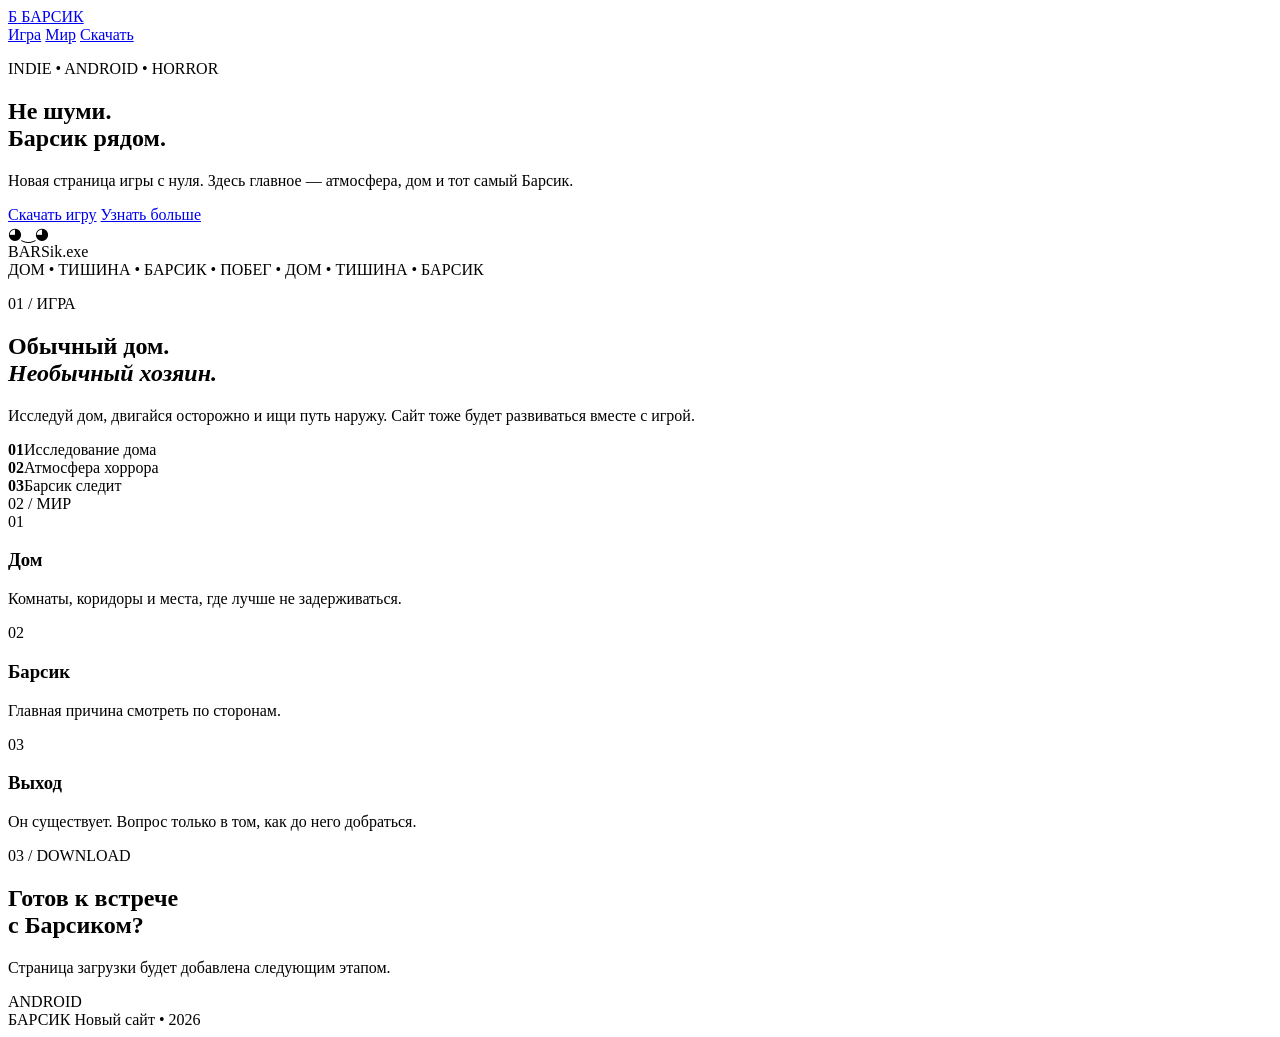
==== index.html @ 1131d7ae "Создать основу нового сайта — часть 1" ====
<!doctype html>
<html lang="ru">
<head>
  <meta charset="UTF-8">
  <meta name="viewport" content="width=device-width, initial-scale=1.0">
  <meta name="theme-color" content="#101116">
  <meta name="description" content="Барсик — официальный сайт игры.">
  <title>Барсик — игра</title>
  <link rel="stylesheet" href="styles.css">
</head>
<body>
  <div class="noise" aria-hidden="true"></div>
  <header class="topbar">
    <a class="brand" href="#top" aria-label="Барсик">
      <span class="brand-mark">Б</span>
      <span>БАРСИК</span>
    </a>
    <nav>
      <a href="#game">Игра</a>
      <a href="#world">Мир</a>
      <a href="#download">Скачать</a>
    </nav>
  </header>

  <main id="top">
    <section class="hero">
      <div class="hero-copy">
        <p class="eyebrow">INDIE • ANDROID • HORROR</p>
        <h1>Не шуми.<br><span>Барсик рядом.</span></h1>
        <p class="lead">Новая страница игры с нуля. Здесь главное — атмосфера, дом и тот самый Барсик.</p>
        <div class="actions">
          <a class="button button-primary" href="#download">Скачать игру</a>
          <a class="button button-ghost" href="#game">Узнать больше</a>
        </div>
      </div>
      <div class="hero-card" aria-label="Барсик">
        <div class="cat-glow"></div>
        <div class="cat-face">◕‿◕</div>
        <span class="card-label">BARSik.exe</span>
      </div>
    </section>

    <section class="ticker" aria-label="Слоган">
      <span>ДОМ • ТИШИНА • БАРСИК • ПОБЕГ • ДОМ • ТИШИНА • БАРСИК</span>
    </section>

    <section class="section split" id="game">
      <div>
        <p class="section-number">01 / ИГРА</p>
        <h2>Обычный дом.<br><em>Необычный хозяин.</em></h2>
      </div>
      <div class="text">
        <p>Исследуй дом, двигайся осторожно и ищи путь наружу. Сайт тоже будет развиваться вместе с игрой.</p>
        <div class="facts">
          <div><strong>01</strong><span>Исследование дома</span></div>
          <div><strong>02</strong><span>Атмосфера хоррора</span></div>
          <div><strong>03</strong><span>Барсик следит</span></div>
        </div>
      </div>
    </section>

    <section class="section world" id="world">
      <div class="section-number">02 / МИР</div>
      <div class="world-grid">
        <article><span>01</span><h3>Дом</h3><p>Комнаты, коридоры и места, где лучше не задерживаться.</p></article>
        <article><span>02</span><h3>Барсик</h3><p>Главная причина смотреть по сторонам.</p></article>
        <article><span>03</span><h3>Выход</h3><p>Он существует. Вопрос только в том, как до него добраться.</p></article>
      </div>
    </section>

    <section class="download" id="download">
      <div>
        <p class="section-number">03 / DOWNLOAD</p>
        <h2>Готов к встрече<br>с Барсиком?</h2>
      </div>
      <div class="download-box">
        <p>Страница загрузки будет добавлена следующим этапом.</p>
        <span>ANDROID</span>
      </div>
    </section>
  </main>

  <footer>
    <span>БАРСИК</span>
    <span>Новый сайт • 2026</span>
  </footer>
  <script src="script.js"></script>
</body>
</html>
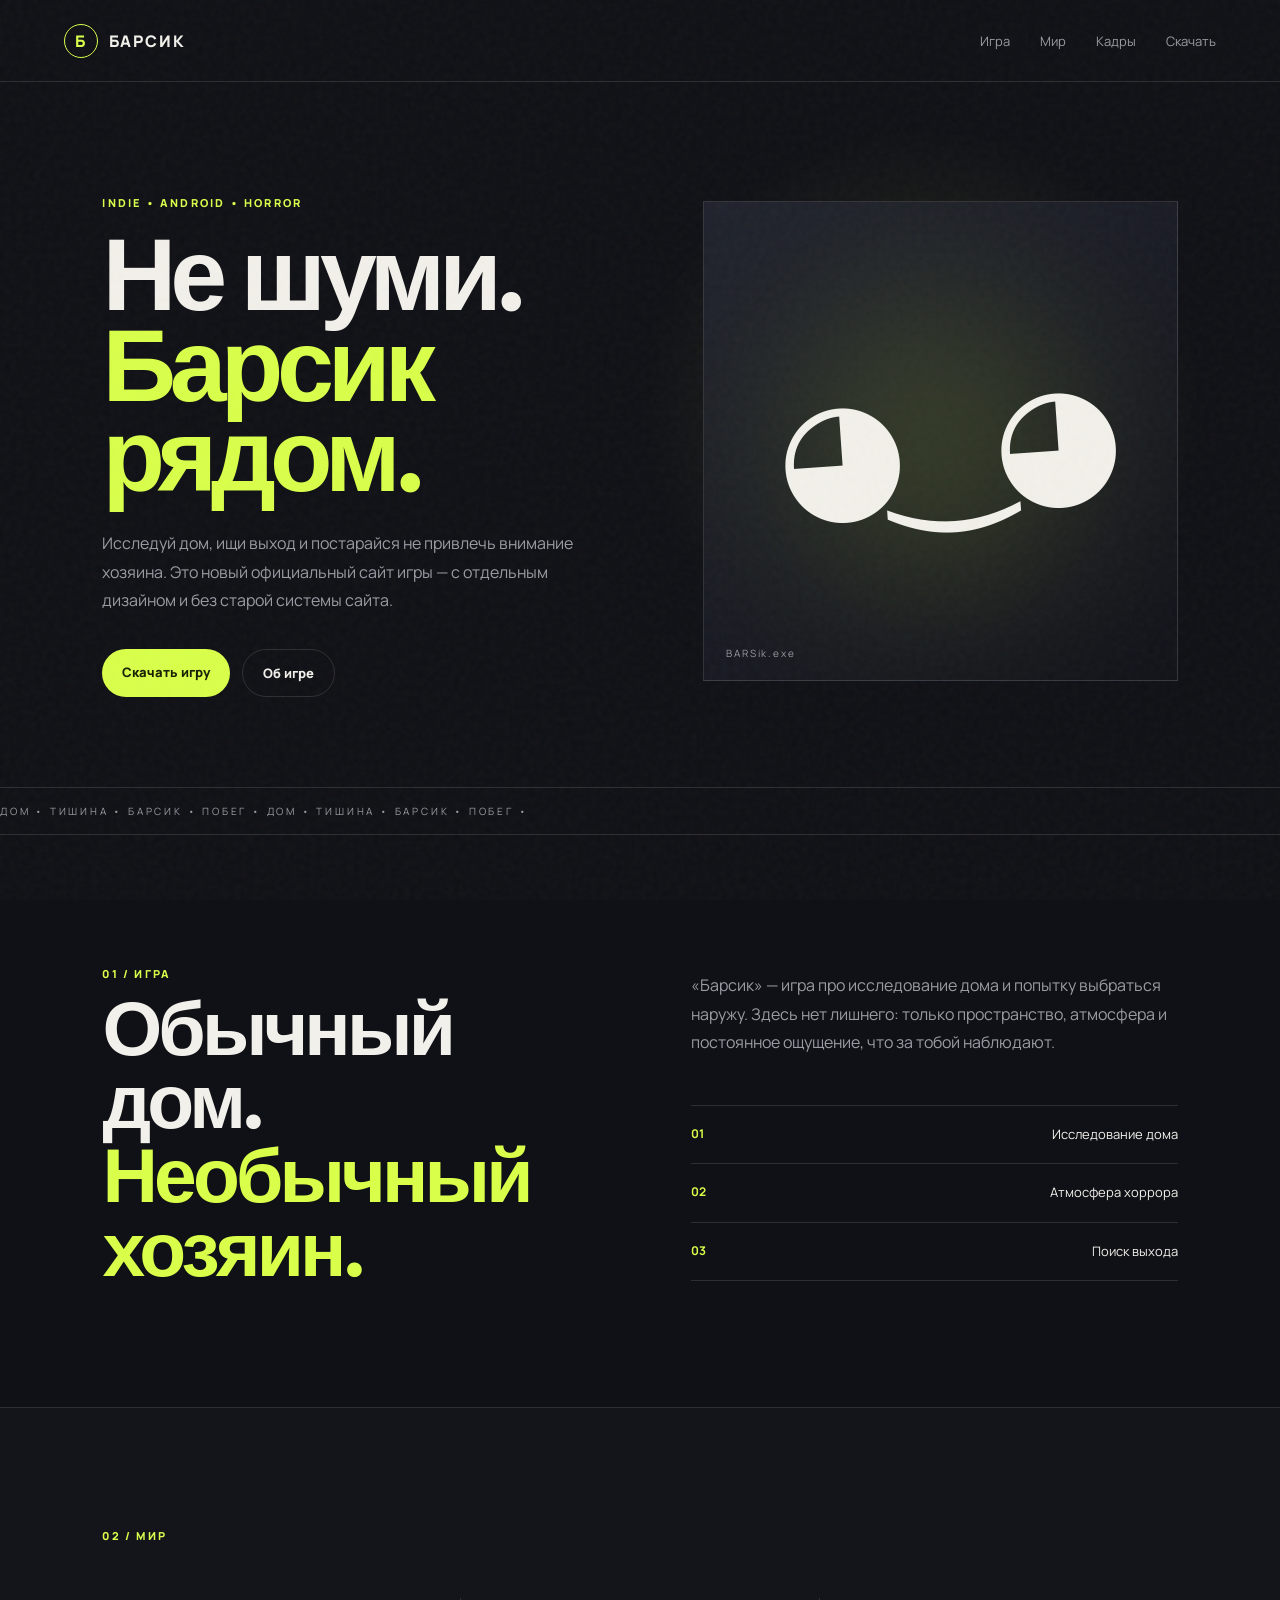
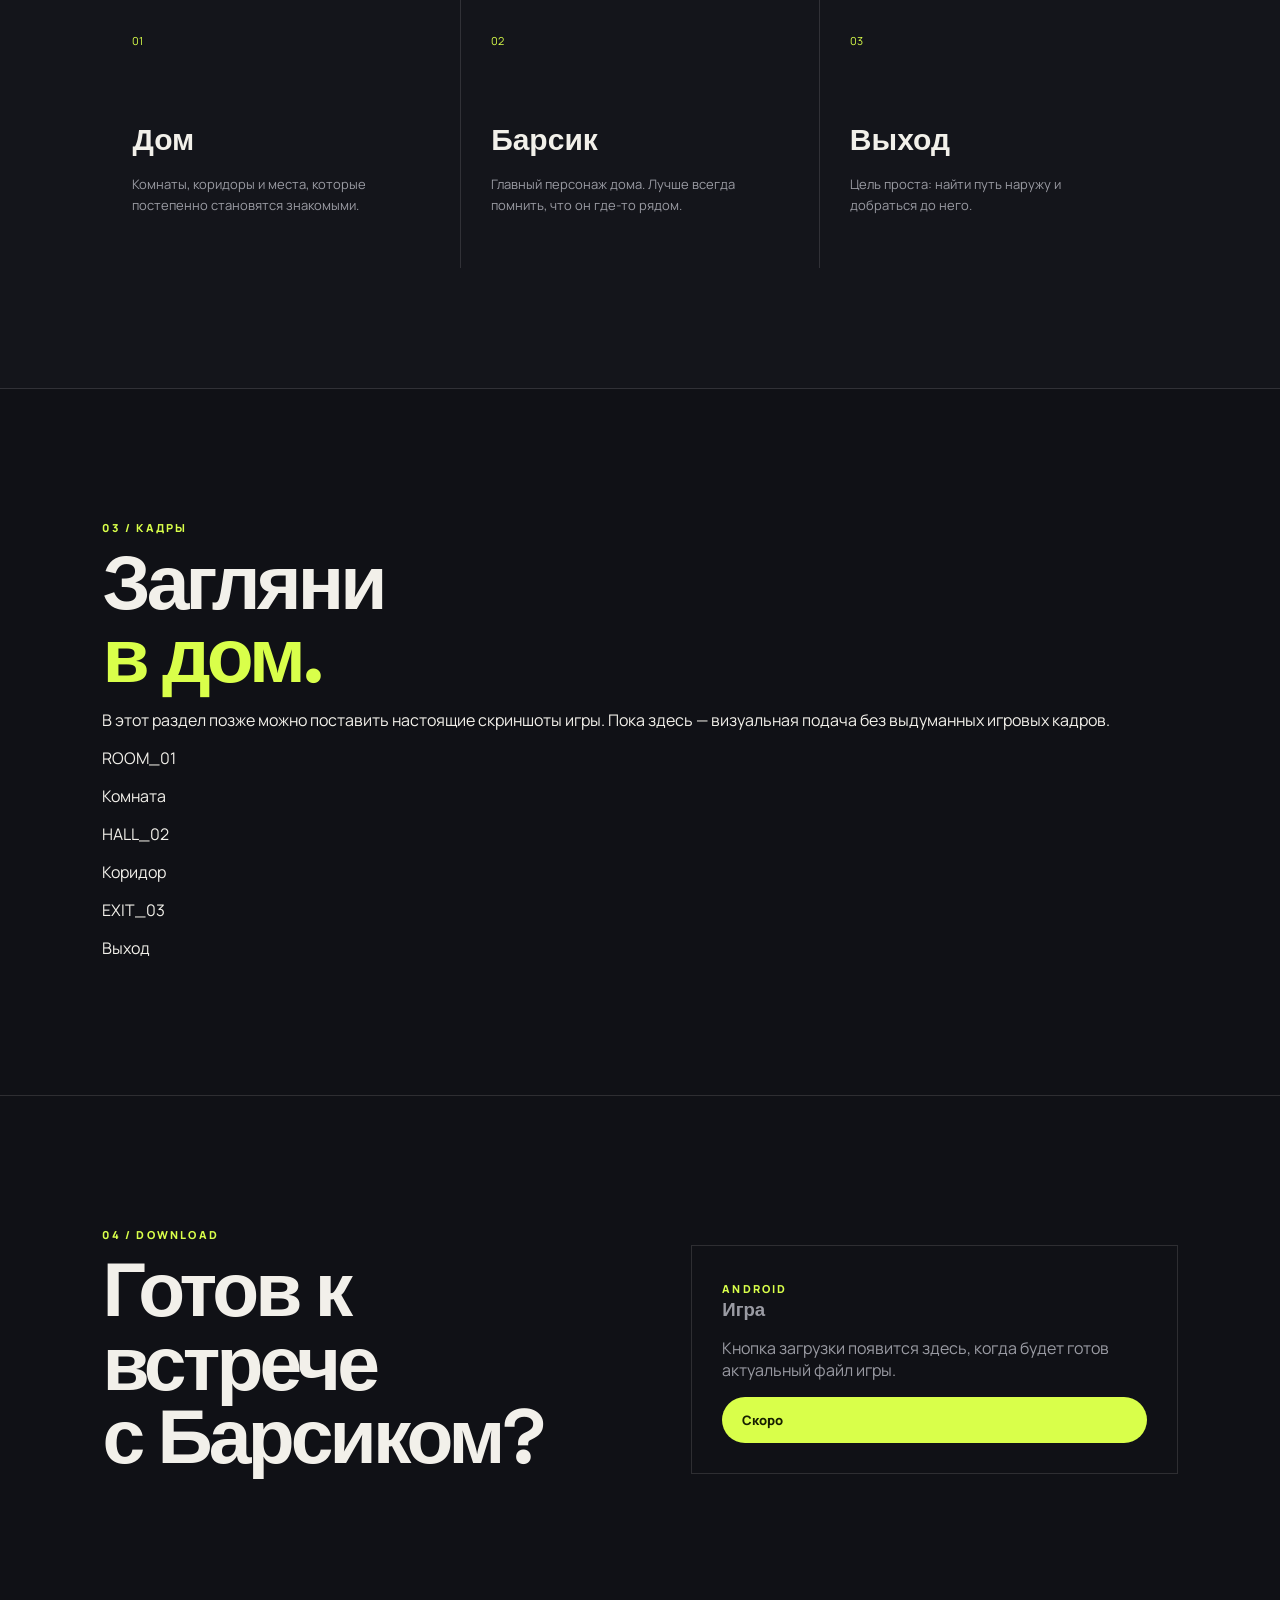
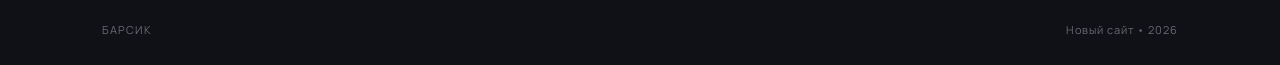
==== commit a3e87bb5: "Part 2: expand Barsik game page" ====
--- a/index.html
+++ b/index.html
@@ -10,6 +10,7 @@
 </head>
 <body>
   <div class="noise" aria-hidden="true"></div>
+
   <header class="topbar">
     <a class="brand" href="#top" aria-label="Барсик">
       <span class="brand-mark">Б</span>
@@ -18,6 +19,7 @@
     <nav>
       <a href="#game">Игра</a>
       <a href="#world">Мир</a>
+      <a href="#gallery">Кадры</a>
       <a href="#download">Скачать</a>
     </nav>
   </header>
@@ -27,21 +29,23 @@
       <div class="hero-copy">
         <p class="eyebrow">INDIE • ANDROID • HORROR</p>
         <h1>Не шуми.<br><span>Барсик рядом.</span></h1>
-        <p class="lead">Новая страница игры с нуля. Здесь главное — атмосфера, дом и тот самый Барсик.</p>
+        <p class="lead">Исследуй дом, ищи выход и постарайся не привлечь внимание хозяина. Это новый официальный сайт игры — с отдельным дизайном и без старой системы сайта.</p>
         <div class="actions">
           <a class="button button-primary" href="#download">Скачать игру</a>
-          <a class="button button-ghost" href="#game">Узнать больше</a>
+          <a class="button button-ghost" href="#game">Об игре</a>
         </div>
       </div>
+
       <div class="hero-card" aria-label="Барсик">
         <div class="cat-glow"></div>
         <div class="cat-face">◕‿◕</div>
         <span class="card-label">BARSik.exe</span>
+        <span class="card-corner">01</span>
       </div>
     </section>
 
     <section class="ticker" aria-label="Слоган">
-      <span>ДОМ • ТИШИНА • БАРСИК • ПОБЕГ • ДОМ • ТИШИНА • БАРСИК</span>
+      <span>ДОМ • ТИШИНА • БАРСИК • ПОБЕГ • ДОМ • ТИШИНА • БАРСИК • ПОБЕГ • </span>
     </section>
 
     <section class="section split" id="game">
@@ -50,11 +54,11 @@
         <h2>Обычный дом.<br><em>Необычный хозяин.</em></h2>
       </div>
       <div class="text">
-        <p>Исследуй дом, двигайся осторожно и ищи путь наружу. Сайт тоже будет развиваться вместе с игрой.</p>
+        <p>«Барсик» — игра про исследование дома и попытку выбраться наружу. Здесь нет лишнего: только пространство, атмосфера и постоянное ощущение, что за тобой наблюдают.</p>
         <div class="facts">
           <div><strong>01</strong><span>Исследование дома</span></div>
           <div><strong>02</strong><span>Атмосфера хоррора</span></div>
-          <div><strong>03</strong><span>Барсик следит</span></div>
+          <div><strong>03</strong><span>Поиск выхода</span></div>
         </div>
       </div>
     </section>
@@ -62,20 +66,61 @@
     <section class="section world" id="world">
       <div class="section-number">02 / МИР</div>
       <div class="world-grid">
-        <article><span>01</span><h3>Дом</h3><p>Комнаты, коридоры и места, где лучше не задерживаться.</p></article>
-        <article><span>02</span><h3>Барсик</h3><p>Главная причина смотреть по сторонам.</p></article>
-        <article><span>03</span><h3>Выход</h3><p>Он существует. Вопрос только в том, как до него добраться.</p></article>
+        <article>
+          <span>01</span>
+          <h3>Дом</h3>
+          <p>Комнаты, коридоры и места, которые постепенно становятся знакомыми.</p>
+        </article>
+        <article>
+          <span>02</span>
+          <h3>Барсик</h3>
+          <p>Главный персонаж дома. Лучше всегда помнить, что он где-то рядом.</p>
+        </article>
+        <article>
+          <span>03</span>
+          <h3>Выход</h3>
+          <p>Цель проста: найти путь наружу и добраться до него.</p>
+        </article>
+      </div>
+    </section>
+
+    <section class="section gallery" id="gallery">
+      <div class="gallery-head">
+        <div>
+          <p class="section-number">03 / КАДРЫ</p>
+          <h2>Загляни<br><em>в дом.</em></h2>
+        </div>
+        <p class="gallery-note">В этот раздел позже можно поставить настоящие скриншоты игры. Пока здесь — визуальная подача без выдуманных игровых кадров.</p>
+      </div>
+
+      <div class="shots">
+        <div class="shot shot-wide">
+          <div class="shot-scene scene-room"><span>ROOM_01</span></div>
+          <p>Комната</p>
+        </div>
+        <div class="shot">
+          <div class="shot-scene scene-hall"><span>HALL_02</span></div>
+          <p>Коридор</p>
+        </div>
+        <div class="shot">
+          <div class="shot-scene scene-door"><span>EXIT_03</span></div>
+          <p>Выход</p>
+        </div>
       </div>
     </section>
 
     <section class="download" id="download">
       <div>
-        <p class="section-number">03 / DOWNLOAD</p>
+        <p class="section-number">04 / DOWNLOAD</p>
         <h2>Готов к встрече<br>с Барсиком?</h2>
       </div>
       <div class="download-box">
-        <p>Страница загрузки будет добавлена следующим этапом.</p>
-        <span>ANDROID</span>
+        <div>
+          <span class="download-label">ANDROID</span>
+          <h3>Игра</h3>
+          <p>Кнопка загрузки появится здесь, когда будет готов актуальный файл игры.</p>
+        </div>
+        <a class="button button-primary disabled" href="#download" aria-disabled="true">Скоро</a>
       </div>
     </section>
   </main>
@@ -84,6 +129,7 @@
     <span>БАРСИК</span>
     <span>Новый сайт • 2026</span>
   </footer>
+
   <script src="script.js"></script>
 </body>
 </html>
--- a/styles.css
+++ b/styles.css
@@ -0,0 +1,90 @@
+@import url('https://fonts.googleapis.com/css2?family=Manrope:wght@400;500;600;700;800&family=Space+Grotesk:wght@500;600;700&display=swap');
+
+:root {
+  --bg: #101116;
+  --panel: #171920;
+  --text: #f2f0ea;
+  --muted: #9a9ba3;
+  --line: rgba(242,240,234,.13);
+  --accent: #d9ff4a;
+  --accent-dark: #172000;
+}
+
+* { box-sizing: border-box; }
+html { scroll-behavior: smooth; }
+body {
+  margin: 0;
+  background: var(--bg);
+  color: var(--text);
+  font-family: Manrope, sans-serif;
+  overflow-x: hidden;
+}
+a { color: inherit; text-decoration: none; }
+.noise {
+  position: fixed; inset: 0; pointer-events: none; opacity: .035; z-index: 20;
+  background-image: url("data:image/svg+xml,%3Csvg viewBox='0 0 180 180' xmlns='http://www.w3.org/2000/svg'%3E%3Cfilter id='n'%3E%3CfeTurbulence type='fractalNoise' baseFrequency='.8' numOctaves='3' stitchTiles='stitch'/%3E%3C/filter%3E%3Crect width='100%25' height='100%25' filter='url(%23n)'/%3E%3C/svg%3E");
+}
+.topbar {
+  height: 82px; padding: 0 5vw; display: flex; align-items: center; justify-content: space-between;
+  border-bottom: 1px solid var(--line); position: relative; z-index: 5;
+}
+.brand { display: flex; gap: 11px; align-items: center; font-weight: 800; letter-spacing: .12em; }
+.brand-mark { display: grid; place-items: center; width: 34px; height: 34px; border: 1px solid var(--accent); color: var(--accent); border-radius: 50%; }
+nav { display: flex; gap: 30px; color: var(--muted); font-size: 13px; }
+nav a:hover { color: var(--text); }
+.hero {
+  min-height: 690px; padding: 8vw 8vw 7vw; display: grid; grid-template-columns: 1.05fr .95fr; gap: 6vw; align-items: center;
+  background: radial-gradient(circle at 72% 46%, rgba(217,255,74,.12), transparent 28%);
+}
+.eyebrow, .section-number { color: var(--accent); font-size: 11px; font-weight: 800; letter-spacing: .2em; }
+h1, h2, h3 { font-family: "Space Grotesk", sans-serif; margin: 0; }
+h1 { font-size: clamp(54px, 8vw, 110px); line-height: .88; letter-spacing: -.06em; margin: 20px 0 28px; }
+h1 span { color: var(--accent); }
+.lead { max-width: 520px; color: var(--muted); line-height: 1.8; font-size: 16px; }
+.actions { display: flex; gap: 12px; margin-top: 34px; flex-wrap: wrap; }
+.button { padding: 14px 20px; border-radius: 999px; font-size: 13px; font-weight: 800; }
+.button-primary { background: var(--accent); color: var(--accent-dark); }
+.button-ghost { border: 1px solid var(--line); }
+.hero-card {
+  min-height: 480px; border: 1px solid var(--line); background: linear-gradient(145deg,#20232d,#121319);
+  display: flex; align-items: center; justify-content: center; position: relative; overflow: hidden;
+}
+.cat-glow { width: 290px; height: 290px; border-radius: 50%; background: var(--accent); filter: blur(85px); opacity: .16; }
+.cat-face { position: absolute; font-size: clamp(80px, 12vw, 150px); letter-spacing: -.12em; transform: rotate(-4deg); }
+.card-label { position: absolute; left: 22px; bottom: 20px; color: var(--muted); font-size: 10px; letter-spacing: .18em; }
+.ticker { overflow: hidden; border-block: 1px solid var(--line); padding: 16px 0; white-space: nowrap; color: var(--muted); font-size: 10px; letter-spacing: .28em; }
+.ticker span { display: inline-block; animation: move 22s linear infinite; }
+@keyframes move { to { transform: translateX(-50%); } }
+.section { padding: 120px 8vw; border-bottom: 1px solid var(--line); }
+.split { display: grid; grid-template-columns: 1fr 1fr; gap: 8vw; }
+h2 { font-size: clamp(42px, 6vw, 78px); line-height: .96; letter-spacing: -.05em; }
+h2 em { color: var(--accent); font-style: normal; }
+.text { color: var(--muted); line-height: 1.8; max-width: 540px; }
+.facts { display: grid; gap: 0; margin-top: 48px; border-top: 1px solid var(--line); }
+.facts div { display: flex; justify-content: space-between; padding: 17px 0; border-bottom: 1px solid var(--line); }
+.facts strong { color: var(--accent); font-size: 12px; }
+.facts span { font-size: 13px; color: var(--text); }
+.world { background: #14151b; }
+.world-grid { display: grid; grid-template-columns: repeat(3,1fr); gap: 1px; margin-top: 55px; background: var(--line); }
+.world-grid article { background: #14151b; min-height: 270px; padding: 30px; transition: transform .25s, background .25s; }
+.world-grid article:hover { transform: translateY(-6px); background: #1a1c23; }
+.world-grid span { color: var(--accent); font-size: 11px; }
+.world-grid h3 { font-size: 30px; margin: 70px 0 15px; }
+.world-grid p { color: var(--muted); line-height: 1.65; font-size: 13px; max-width: 270px; }
+.download { padding: 120px 8vw; display: grid; grid-template-columns: 1fr 1fr; gap: 8vw; align-items: end; }
+.download-box { min-height: 210px; border: 1px solid var(--line); padding: 30px; display: flex; flex-direction: column; justify-content: space-between; color: var(--muted); }
+.download-box span { color: var(--accent); font-size: 11px; letter-spacing: .2em; font-weight: 800; }
+footer { padding: 28px 8vw; display: flex; justify-content: space-between; color: #696a72; font-size: 11px; letter-spacing: .08em; }
+@media (max-width: 760px) {
+  .topbar { padding: 0 5vw; }
+  nav { gap: 12px; }
+  nav a:nth-child(2) { display: none; }
+  .hero, .split, .download { grid-template-columns: 1fr; }
+  .hero { min-height: auto; padding-top: 70px; }
+  .hero-card { min-height: 330px; }
+  .section, .download { padding: 80px 6vw; }
+  .world-grid { grid-template-columns: 1fr; }
+  .world-grid article { min-height: 220px; }
+  .world-grid h3 { margin-top: 45px; }
+  footer { padding: 24px 6vw; }
+}
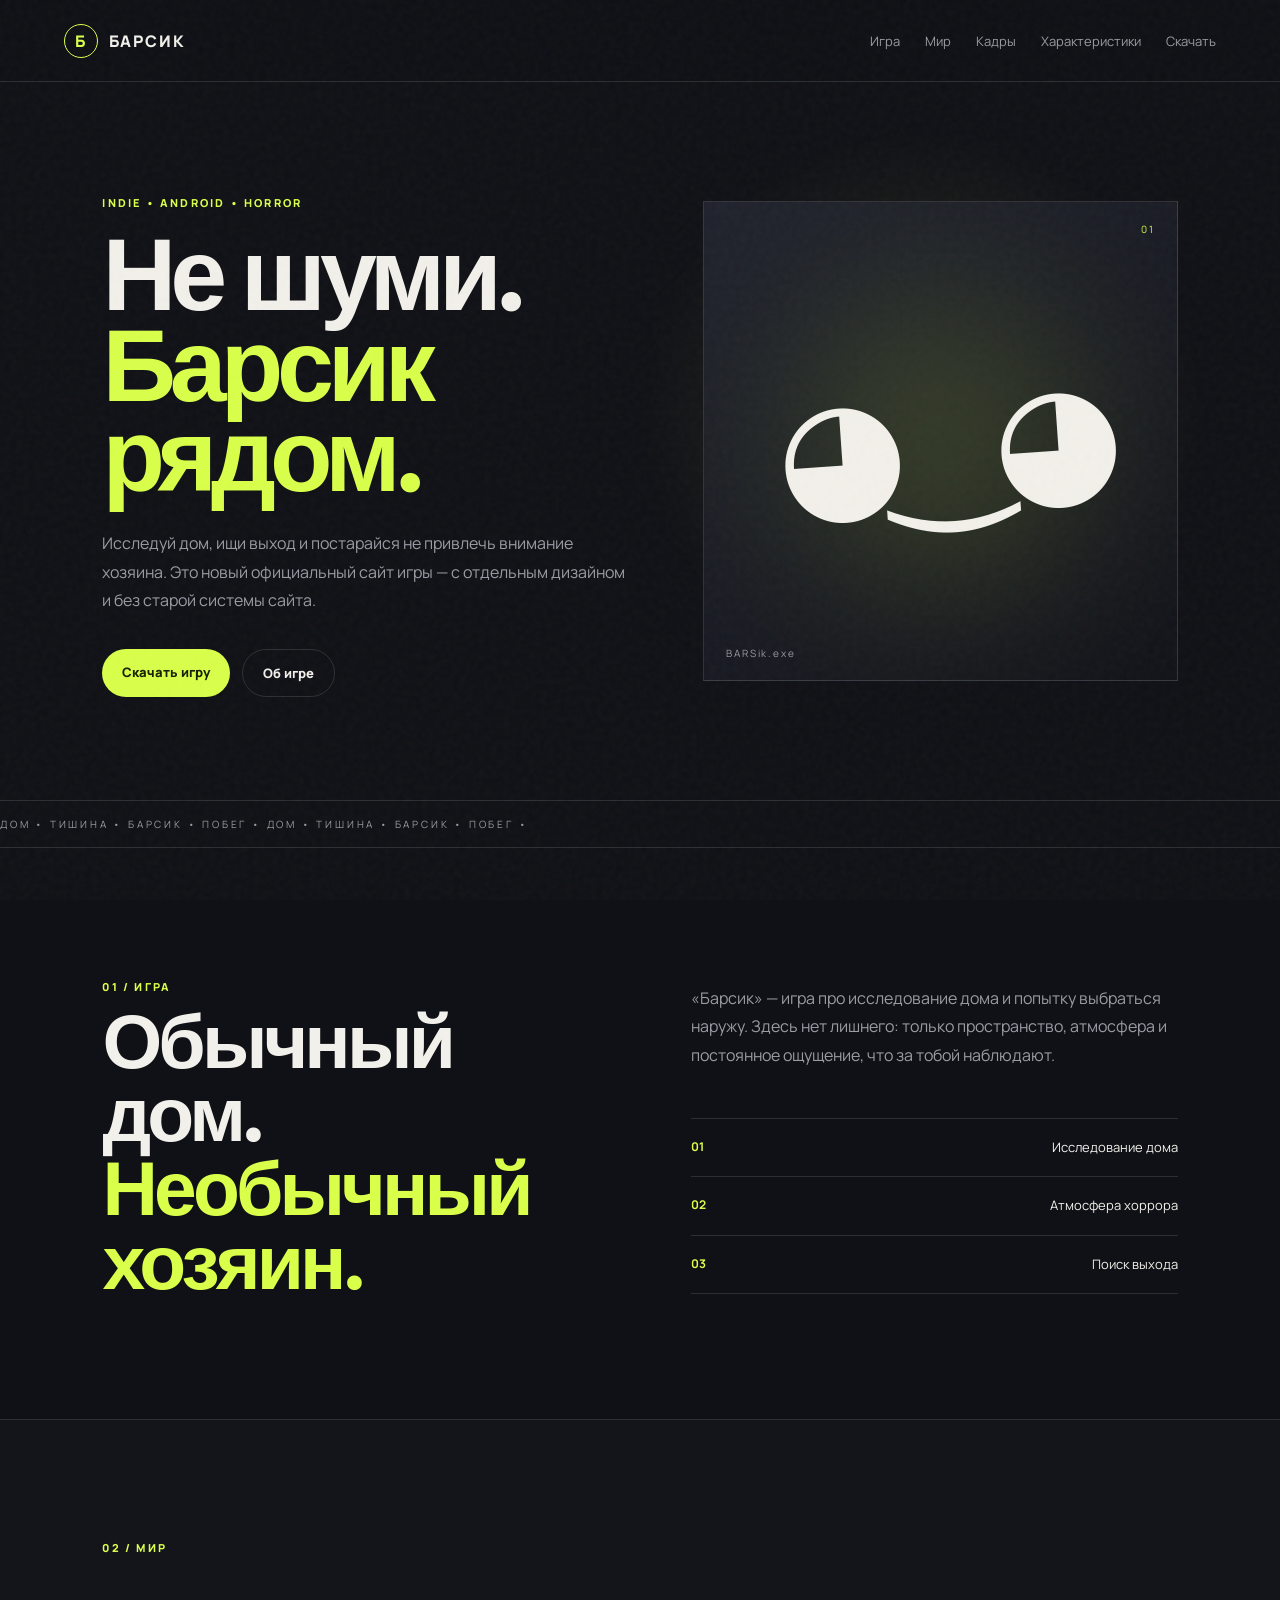
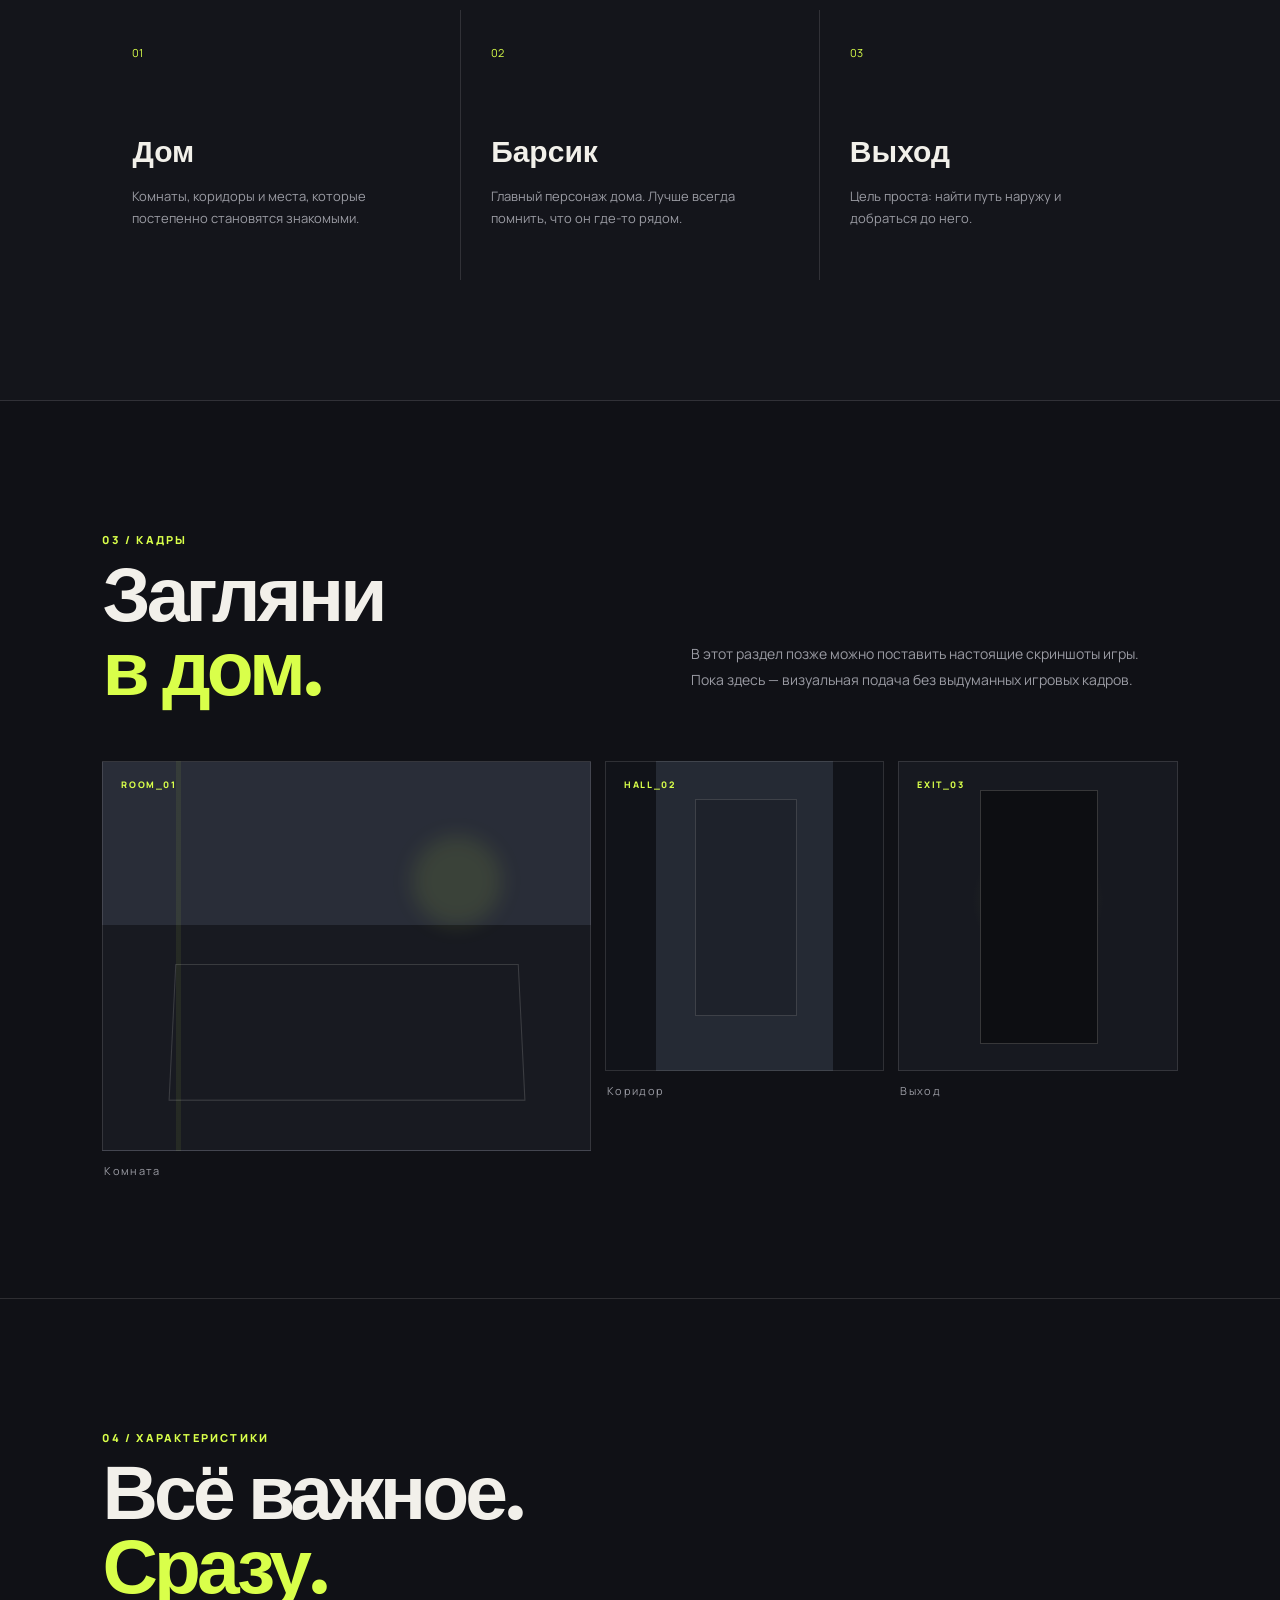
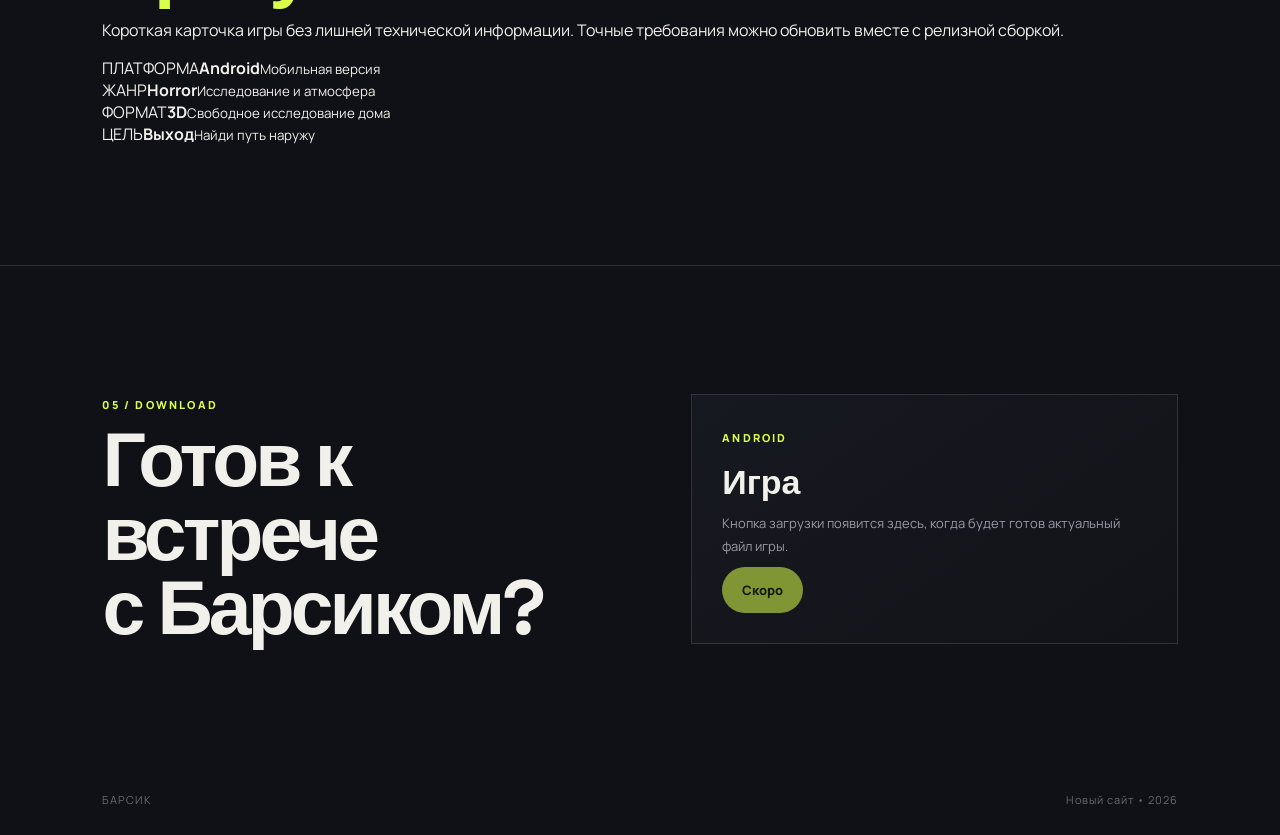
==== commit ec82deaf: "Part 3: add game specifications and navigation" ====
--- a/index.html
+++ b/index.html
@@ -20,6 +20,7 @@
       <a href="#game">Игра</a>
       <a href="#world">Мир</a>
       <a href="#gallery">Кадры</a>
+      <a href="#specs">Характеристики</a>
       <a href="#download">Скачать</a>
     </nav>
   </header>
@@ -109,9 +110,25 @@
       </div>
     </section>
 
+    <section class="section specs" id="specs">
+      <div class="specs-head">
+        <div>
+          <p class="section-number">04 / ХАРАКТЕРИСТИКИ</p>
+          <h2>Всё важное.<br><em>Сразу.</em></h2>
+        </div>
+        <p class="specs-intro">Короткая карточка игры без лишней технической информации. Точные требования можно обновить вместе с релизной сборкой.</p>
+      </div>
+      <div class="spec-grid">
+        <div class="spec"><span>ПЛАТФОРМА</span><strong>Android</strong><small>Мобильная версия</small></div>
+        <div class="spec"><span>ЖАНР</span><strong>Horror</strong><small>Исследование и атмосфера</small></div>
+        <div class="spec"><span>ФОРМАТ</span><strong>3D</strong><small>Свободное исследование дома</small></div>
+        <div class="spec"><span>ЦЕЛЬ</span><strong>Выход</strong><small>Найди путь наружу</small></div>
+      </div>
+    </section>
+
     <section class="download" id="download">
       <div>
-        <p class="section-number">04 / DOWNLOAD</p>
+        <p class="section-number">05 / DOWNLOAD</p>
         <h2>Готов к встрече<br>с Барсиком?</h2>
       </div>
       <div class="download-box">
--- a/styles.css
+++ b/styles.css
@@ -3,6 +3,7 @@
 :root {
   --bg: #101116;
   --panel: #171920;
+  --panel-2: #1c1f28;
   --text: #f2f0ea;
   --muted: #9a9ba3;
   --line: rgba(242,240,234,.13);
@@ -27,34 +28,44 @@
 .topbar {
   height: 82px; padding: 0 5vw; display: flex; align-items: center; justify-content: space-between;
   border-bottom: 1px solid var(--line); position: relative; z-index: 5;
+  background: rgba(16,17,22,.78); backdrop-filter: blur(14px);
 }
 .brand { display: flex; gap: 11px; align-items: center; font-weight: 800; letter-spacing: .12em; }
 .brand-mark { display: grid; place-items: center; width: 34px; height: 34px; border: 1px solid var(--accent); color: var(--accent); border-radius: 50%; }
-nav { display: flex; gap: 30px; color: var(--muted); font-size: 13px; }
+nav { display: flex; gap: 25px; color: var(--muted); font-size: 13px; }
 nav a:hover { color: var(--text); }
+
 .hero {
-  min-height: 690px; padding: 8vw 8vw 7vw; display: grid; grid-template-columns: 1.05fr .95fr; gap: 6vw; align-items: center;
+  min-height: 690px; padding: 8vw; display: grid; grid-template-columns: 1.05fr .95fr; gap: 6vw; align-items: center;
   background: radial-gradient(circle at 72% 46%, rgba(217,255,74,.12), transparent 28%);
 }
 .eyebrow, .section-number { color: var(--accent); font-size: 11px; font-weight: 800; letter-spacing: .2em; }
 h1, h2, h3 { font-family: "Space Grotesk", sans-serif; margin: 0; }
 h1 { font-size: clamp(54px, 8vw, 110px); line-height: .88; letter-spacing: -.06em; margin: 20px 0 28px; }
 h1 span { color: var(--accent); }
-.lead { max-width: 520px; color: var(--muted); line-height: 1.8; font-size: 16px; }
+.lead { max-width: 570px; color: var(--muted); line-height: 1.8; font-size: 16px; }
 .actions { display: flex; gap: 12px; margin-top: 34px; flex-wrap: wrap; }
-.button { padding: 14px 20px; border-radius: 999px; font-size: 13px; font-weight: 800; }
+.button { display: inline-block; padding: 14px 20px; border-radius: 999px; font-size: 13px; font-weight: 800; transition: transform .2s, opacity .2s; }
+.button:hover { transform: translateY(-2px); }
 .button-primary { background: var(--accent); color: var(--accent-dark); }
 .button-ghost { border: 1px solid var(--line); }
+.button.disabled { cursor: default; opacity: .55; }
+.button.disabled:hover { transform: none; }
+
 .hero-card {
   min-height: 480px; border: 1px solid var(--line); background: linear-gradient(145deg,#20232d,#121319);
   display: flex; align-items: center; justify-content: center; position: relative; overflow: hidden;
 }
 .cat-glow { width: 290px; height: 290px; border-radius: 50%; background: var(--accent); filter: blur(85px); opacity: .16; }
 .cat-face { position: absolute; font-size: clamp(80px, 12vw, 150px); letter-spacing: -.12em; transform: rotate(-4deg); }
-.card-label { position: absolute; left: 22px; bottom: 20px; color: var(--muted); font-size: 10px; letter-spacing: .18em; }
+.card-label, .card-corner { position: absolute; color: var(--muted); font-size: 10px; letter-spacing: .18em; }
+.card-label { left: 22px; bottom: 20px; }
+.card-corner { right: 22px; top: 20px; color: var(--accent); }
+
 .ticker { overflow: hidden; border-block: 1px solid var(--line); padding: 16px 0; white-space: nowrap; color: var(--muted); font-size: 10px; letter-spacing: .28em; }
 .ticker span { display: inline-block; animation: move 22s linear infinite; }
 @keyframes move { to { transform: translateX(-50%); } }
+
 .section { padding: 120px 8vw; border-bottom: 1px solid var(--line); }
 .split { display: grid; grid-template-columns: 1fr 1fr; gap: 8vw; }
 h2 { font-size: clamp(42px, 6vw, 78px); line-height: .96; letter-spacing: -.05em; }
@@ -64,6 +75,7 @@
 .facts div { display: flex; justify-content: space-between; padding: 17px 0; border-bottom: 1px solid var(--line); }
 .facts strong { color: var(--accent); font-size: 12px; }
 .facts span { font-size: 13px; color: var(--text); }
+
 .world { background: #14151b; }
 .world-grid { display: grid; grid-template-columns: repeat(3,1fr); gap: 1px; margin-top: 55px; background: var(--line); }
 .world-grid article { background: #14151b; min-height: 270px; padding: 30px; transition: transform .25s, background .25s; }
@@ -71,19 +83,80 @@
 .world-grid span { color: var(--accent); font-size: 11px; }
 .world-grid h3 { font-size: 30px; margin: 70px 0 15px; }
 .world-grid p { color: var(--muted); line-height: 1.65; font-size: 13px; max-width: 270px; }
+
+.gallery { background: var(--bg); }
+.gallery-head { display: grid; grid-template-columns: 1fr 1fr; gap: 8vw; align-items: end; }
+.gallery-note { max-width: 480px; color: var(--muted); line-height: 1.8; font-size: 14px; }
+.shots { display: grid; grid-template-columns: 1.4fr .8fr .8fr; gap: 14px; margin-top: 55px; }
+.shot { min-width: 0; }
+.shot-scene {
+  height: 310px; position: relative; overflow: hidden; border: 1px solid var(--line);
+  background: var(--panel);
+}
+.shot-wide .shot-scene { height: 390px; }
+.shot-scene::before, .shot-scene::after { content: ""; position: absolute; }
+.scene-room {
+  background:
+    linear-gradient(90deg, transparent 15%, rgba(217,255,74,.07) 15% 16%, transparent 16%),
+    linear-gradient(180deg, #292d38 0 42%, #181a21 42% 100%);
+}
+.scene-room::before {
+  left: 14%; right: 14%; bottom: 13%; height: 35%;
+  border: 1px solid rgba(242,240,234,.16); transform: perspective(500px) rotateX(8deg);
+}
+.scene-room::after {
+  width: 90px; height: 90px; border-radius: 50%; right: 18%; top: 19%;
+  background: rgba(217,255,74,.1); filter: blur(10px);
+}
+.scene-hall {
+  background: linear-gradient(90deg, #111319 0 18%, #252a34 18% 82%, #111319 82%);
+}
+.scene-hall::before {
+  left: 32%; top: 12%; width: 36%; height: 70%;
+  border: 1px solid rgba(242,240,234,.15); background: rgba(0,0,0,.18);
+}
+.scene-door {
+  background: radial-gradient(circle at 50% 45%, rgba(217,255,74,.13), transparent 30%), #171920;
+}
+.scene-door::before {
+  left: 29%; top: 9%; width: 42%; height: 82%;
+  background: #0d0e12; border: 1px solid rgba(242,240,234,.18);
+}
+.shot-scene span {
+  position: absolute; left: 18px; top: 16px; z-index: 1;
+  color: var(--accent); font: 800 9px Manrope, sans-serif; letter-spacing: .18em;
+}
+.shot > p { margin: 12px 2px 0; color: var(--muted); font-size: 11px; letter-spacing: .12em; }
+
 .download { padding: 120px 8vw; display: grid; grid-template-columns: 1fr 1fr; gap: 8vw; align-items: end; }
-.download-box { min-height: 210px; border: 1px solid var(--line); padding: 30px; display: flex; flex-direction: column; justify-content: space-between; color: var(--muted); }
-.download-box span { color: var(--accent); font-size: 11px; letter-spacing: .2em; font-weight: 800; }
+.download-box {
+  min-height: 250px; border: 1px solid var(--line); padding: 30px;
+  display: flex; flex-direction: column; justify-content: space-between; align-items: flex-start;
+  background: linear-gradient(145deg, var(--panel), #121319);
+}
+.download-label { color: var(--accent); font-size: 11px; letter-spacing: .2em; font-weight: 800; }
+.download-box h3 { font-size: 34px; margin: 14px 0 8px; }
+.download-box p { margin: 0; color: var(--muted); line-height: 1.7; max-width: 410px; font-size: 13px; }
+
 footer { padding: 28px 8vw; display: flex; justify-content: space-between; color: #696a72; font-size: 11px; letter-spacing: .08em; }
+
+@media (max-width: 900px) {
+  nav { gap: 13px; }
+  nav a:nth-child(3) { display: none; }
+  .shots { grid-template-columns: 1fr 1fr; }
+  .shot-wide { grid-column: 1 / -1; }
+}
 @media (max-width: 760px) {
   .topbar { padding: 0 5vw; }
   nav { gap: 12px; }
-  nav a:nth-child(2) { display: none; }
-  .hero, .split, .download { grid-template-columns: 1fr; }
+  nav a:nth-child(2), nav a:nth-child(3) { display: none; }
+  .hero, .split, .download, .gallery-head { grid-template-columns: 1fr; }
   .hero { min-height: auto; padding-top: 70px; }
   .hero-card { min-height: 330px; }
   .section, .download { padding: 80px 6vw; }
-  .world-grid { grid-template-columns: 1fr; }
+  .world-grid, .shots { grid-template-columns: 1fr; }
+  .shot-wide { grid-column: auto; }
+  .shot-scene, .shot-wide .shot-scene { height: 260px; }
   .world-grid article { min-height: 220px; }
   .world-grid h3 { margin-top: 45px; }
   footer { padding: 24px 6vw; }
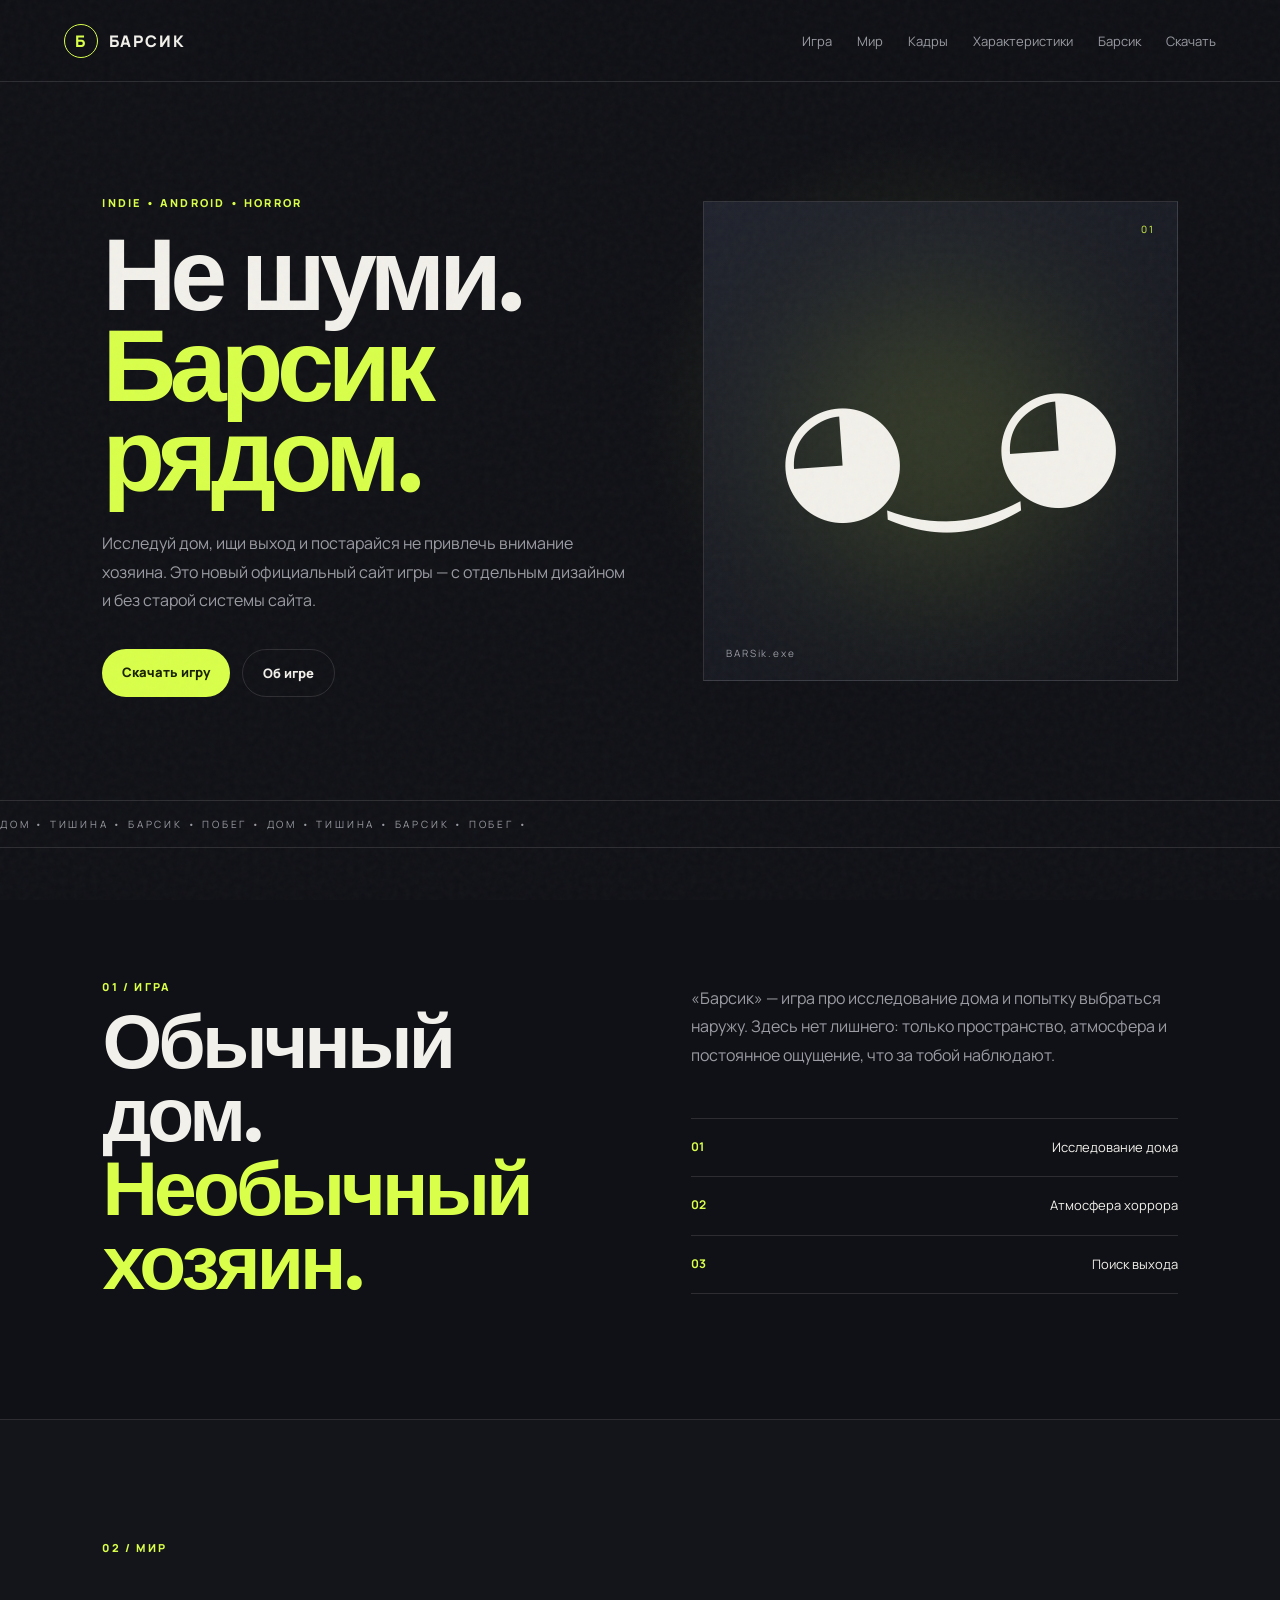
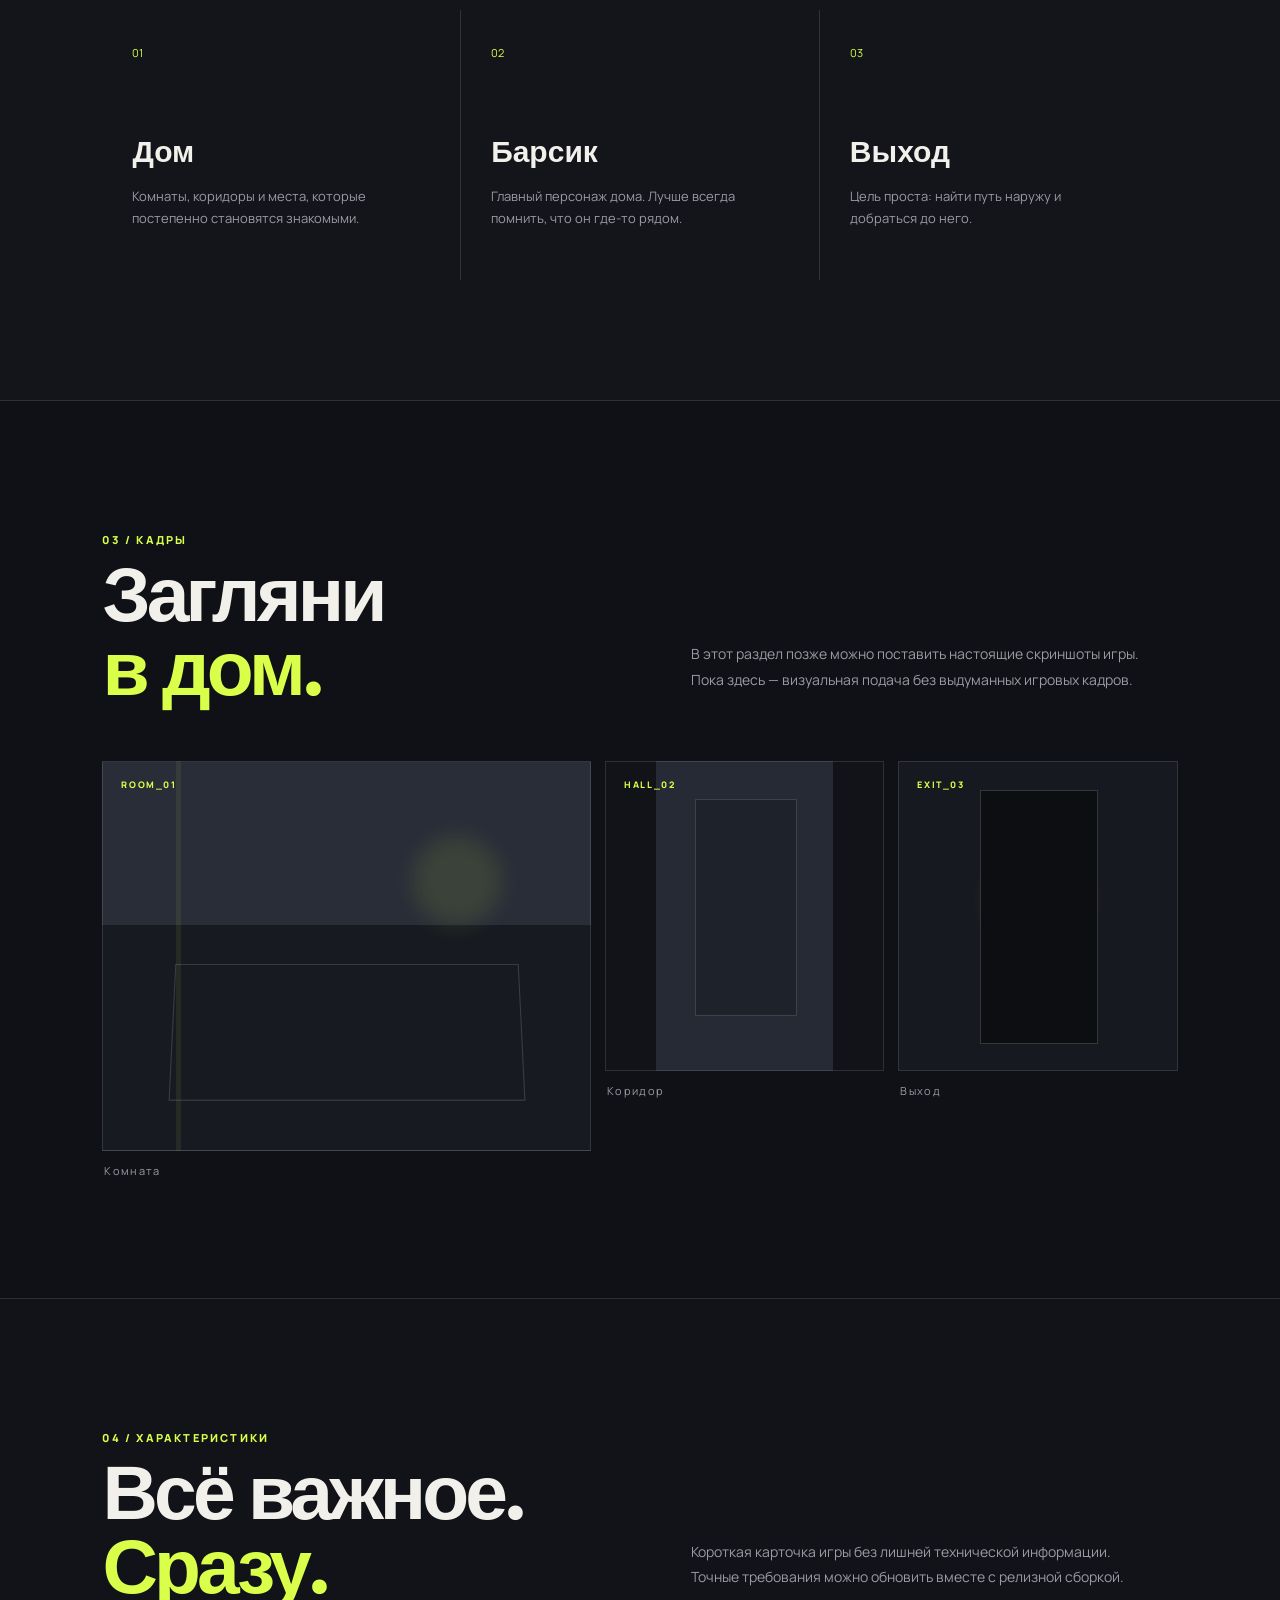
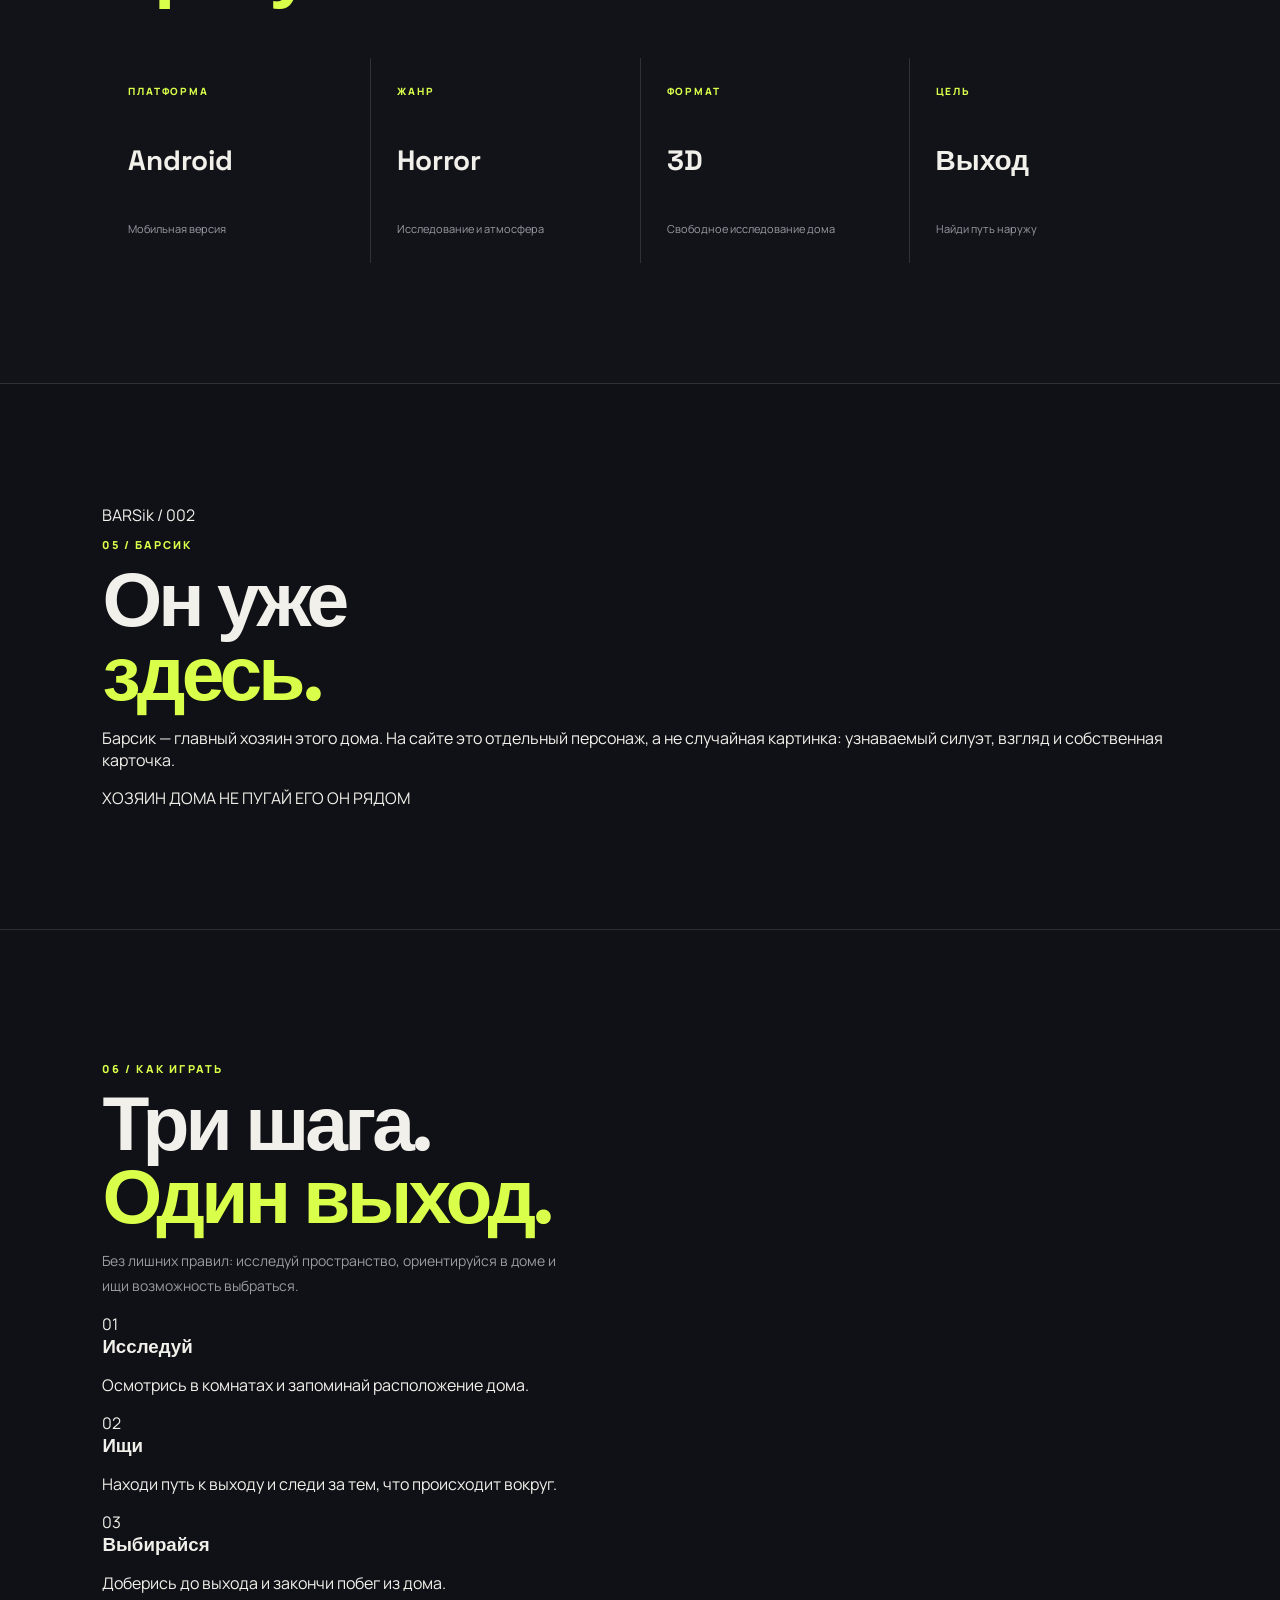
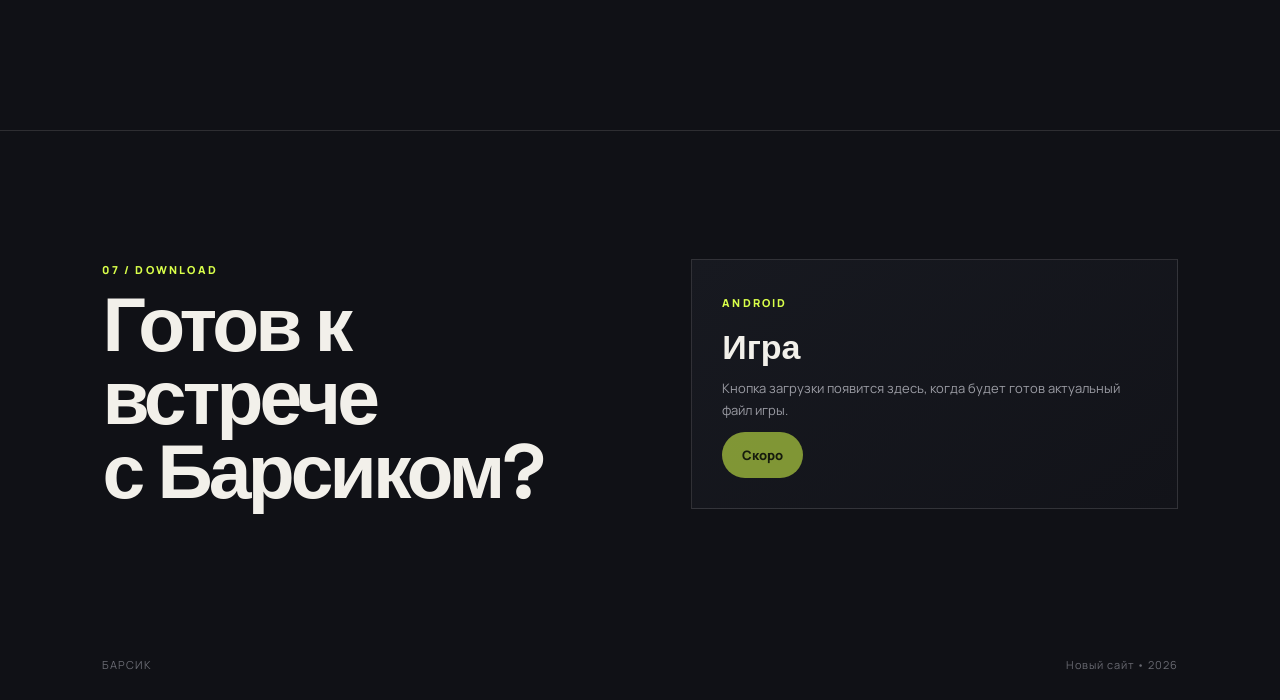
==== commit 61793ff6: "Part 4: add Barsik character and gameplay sections" ====
--- a/index.html
+++ b/index.html
@@ -21,12 +21,13 @@
       <a href="#world">Мир</a>
       <a href="#gallery">Кадры</a>
       <a href="#specs">Характеристики</a>
+      <a href="#character">Барсик</a>
       <a href="#download">Скачать</a>
     </nav>
   </header>
 
   <main id="top">
-    <section class="hero">
+    <section class="hero reveal">
       <div class="hero-copy">
         <p class="eyebrow">INDIE • ANDROID • HORROR</p>
         <h1>Не шуми.<br><span>Барсик рядом.</span></h1>
@@ -39,6 +40,7 @@
 
       <div class="hero-card" aria-label="Барсик">
         <div class="cat-glow"></div>
+        <div class="cat-ears" aria-hidden="true"></div>
         <div class="cat-face">◕‿◕</div>
         <span class="card-label">BARSik.exe</span>
         <span class="card-corner">01</span>
@@ -49,7 +51,7 @@
       <span>ДОМ • ТИШИНА • БАРСИК • ПОБЕГ • ДОМ • ТИШИНА • БАРСИК • ПОБЕГ • </span>
     </section>
 
-    <section class="section split" id="game">
+    <section class="section split reveal" id="game">
       <div>
         <p class="section-number">01 / ИГРА</p>
         <h2>Обычный дом.<br><em>Необычный хозяин.</em></h2>
@@ -64,7 +66,7 @@
       </div>
     </section>
 
-    <section class="section world" id="world">
+    <section class="section world reveal" id="world">
       <div class="section-number">02 / МИР</div>
       <div class="world-grid">
         <article>
@@ -85,7 +87,7 @@
       </div>
     </section>
 
-    <section class="section gallery" id="gallery">
+    <section class="section gallery reveal" id="gallery">
       <div class="gallery-head">
         <div>
           <p class="section-number">03 / КАДРЫ</p>
@@ -110,7 +112,7 @@
       </div>
     </section>
 
-    <section class="section specs" id="specs">
+    <section class="section specs reveal" id="specs">
       <div class="specs-head">
         <div>
           <p class="section-number">04 / ХАРАКТЕРИСТИКИ</p>
@@ -126,9 +128,51 @@
       </div>
     </section>
 
-    <section class="download" id="download">
+    <section class="section character reveal" id="character">
+      <div class="character-art" aria-label="Визуальный образ Барсика">
+        <div class="character-glow"></div>
+        <div class="barsik">
+          <div class="barsik-ear left"></div>
+          <div class="barsik-ear right"></div>
+          <div class="barsik-head">
+            <span class="eye left"></span>
+            <span class="eye right"></span>
+            <span class="nose"></span>
+            <span class="mouth"></span>
+          </div>
+        </div>
+        <span class="character-code">BARSik / 002</span>
+      </div>
+      <div class="character-copy">
+        <p class="section-number">05 / БАРСИК</p>
+        <h2>Он уже<br><em>здесь.</em></h2>
+        <p>Барсик — главный хозяин этого дома. На сайте это отдельный персонаж, а не случайная картинка: узнаваемый силуэт, взгляд и собственная карточка.</p>
+        <div class="character-tags">
+          <span>ХОЗЯИН ДОМА</span>
+          <span>НЕ ПУГАЙ ЕГО</span>
+          <span>ОН РЯДОМ</span>
+        </div>
+      </div>
+    </section>
+
+    <section class="section how reveal" id="how">
+      <div class="how-head">
+        <div>
+          <p class="section-number">06 / КАК ИГРАТЬ</p>
+          <h2>Три шага.<br><em>Один выход.</em></h2>
+        </div>
+        <p class="gallery-note">Без лишних правил: исследуй пространство, ориентируйся в доме и ищи возможность выбраться.</p>
+      </div>
+      <div class="steps">
+        <article><span>01</span><h3>Исследуй</h3><p>Осмотрись в комнатах и запоминай расположение дома.</p></article>
+        <article><span>02</span><h3>Ищи</h3><p>Находи путь к выходу и следи за тем, что происходит вокруг.</p></article>
+        <article><span>03</span><h3>Выбирайся</h3><p>Доберись до выхода и закончи побег из дома.</p></article>
+      </div>
+    </section>
+
+    <section class="download reveal" id="download">
       <div>
-        <p class="section-number">05 / DOWNLOAD</p>
+        <p class="section-number">07 / DOWNLOAD</p>
         <h2>Готов к встрече<br>с Барсиком?</h2>
       </div>
       <div class="download-box">
--- a/styles.css
+++ b/styles.css
@@ -161,3 +161,16 @@
   .world-grid h3 { margin-top: 45px; }
   footer { padding: 24px 6vw; }
 }
+
+
+/* Part 3 — game specifications */
+.specs { background: #121319; }
+.specs-head { display: grid; grid-template-columns: 1fr 1fr; gap: 8vw; align-items: end; }
+.specs-intro { max-width: 470px; color: var(--muted); line-height: 1.8; font-size: 14px; }
+.spec-grid { display: grid; grid-template-columns: repeat(4, 1fr); gap: 1px; margin-top: 55px; background: var(--line); }
+.spec { min-height: 205px; padding: 26px; background: #121319; display: flex; flex-direction: column; justify-content: space-between; }
+.spec span { color: var(--accent); font-size: 10px; font-weight: 800; letter-spacing: .18em; }
+.spec strong { font-family: "Space Grotesk", sans-serif; font-size: 28px; }
+.spec small { color: var(--muted); line-height: 1.5; font-size: 11px; }
+@media (max-width: 900px) { .specs-head { grid-template-columns: 1fr; } .spec-grid { grid-template-columns: 1fr 1fr; } }
+@media (max-width: 760px) { .spec-grid { grid-template-columns: 1fr; } .spec { min-height: 160px; } }
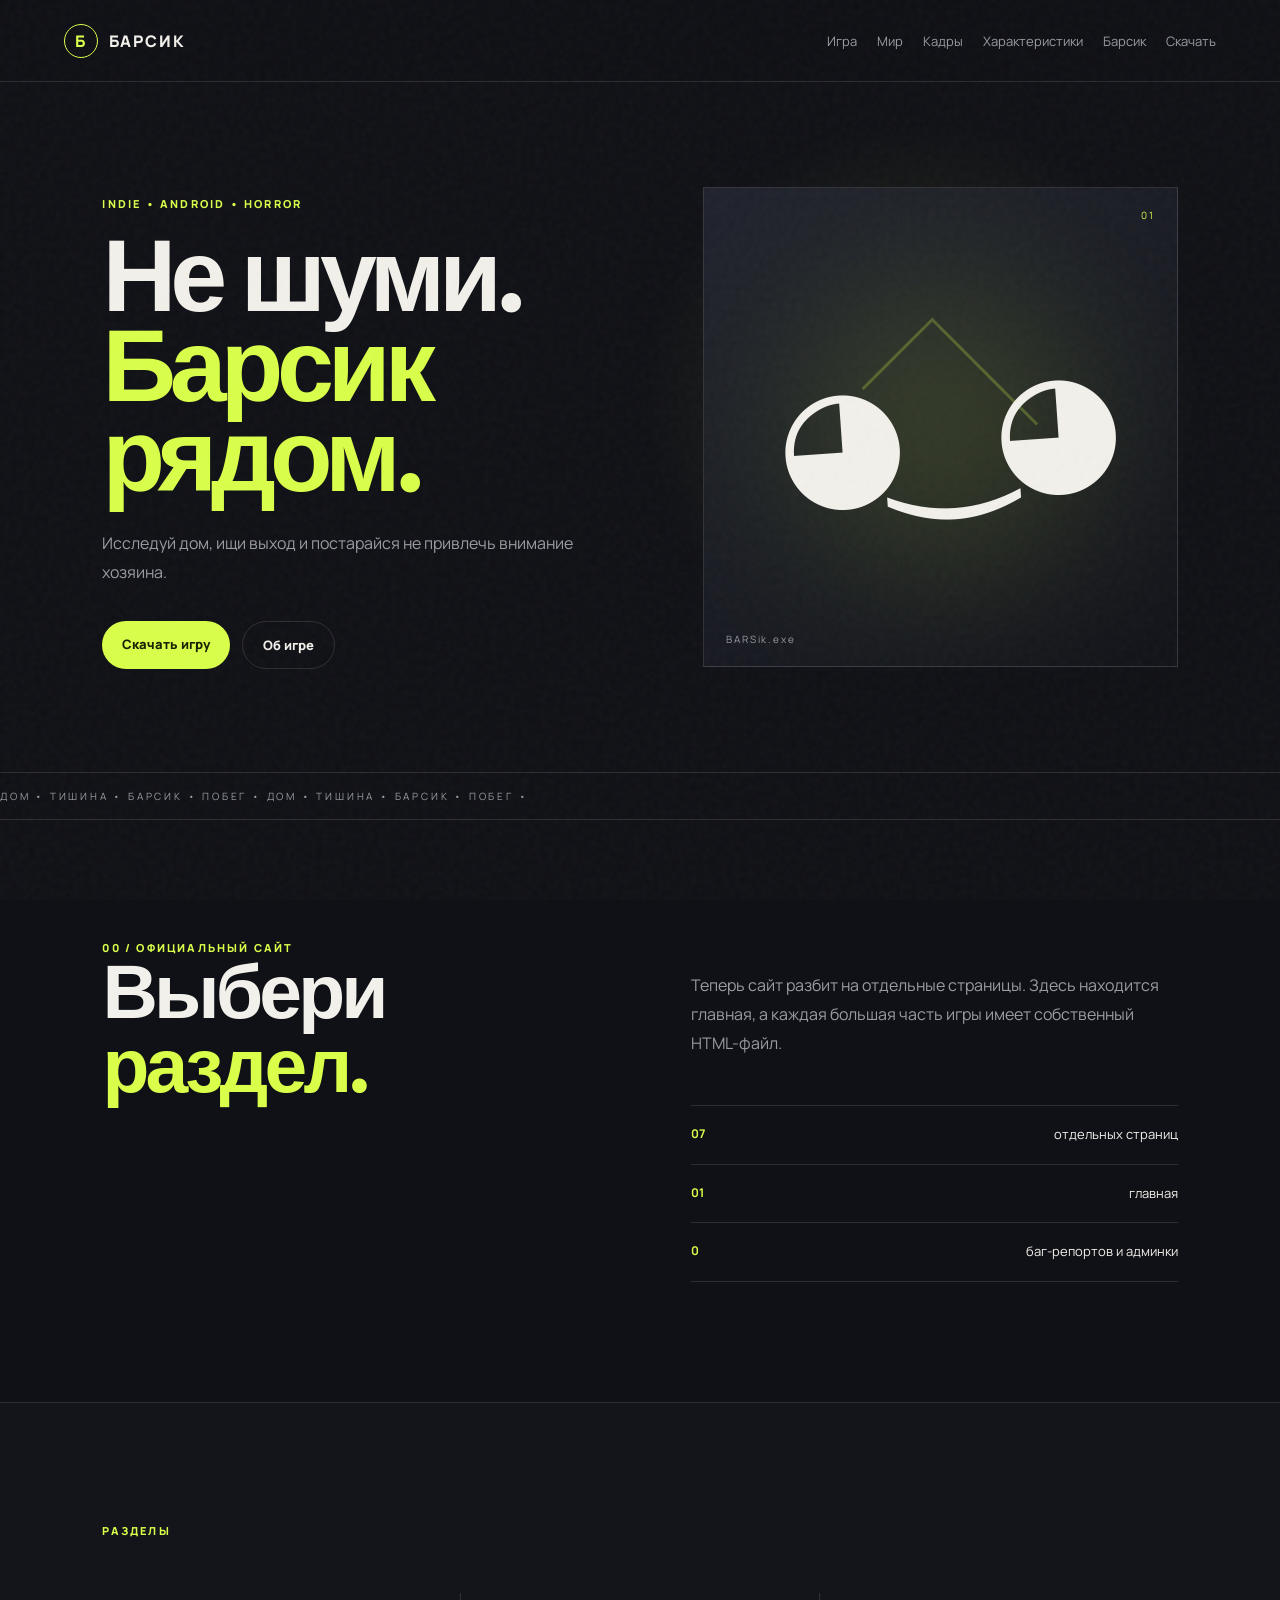
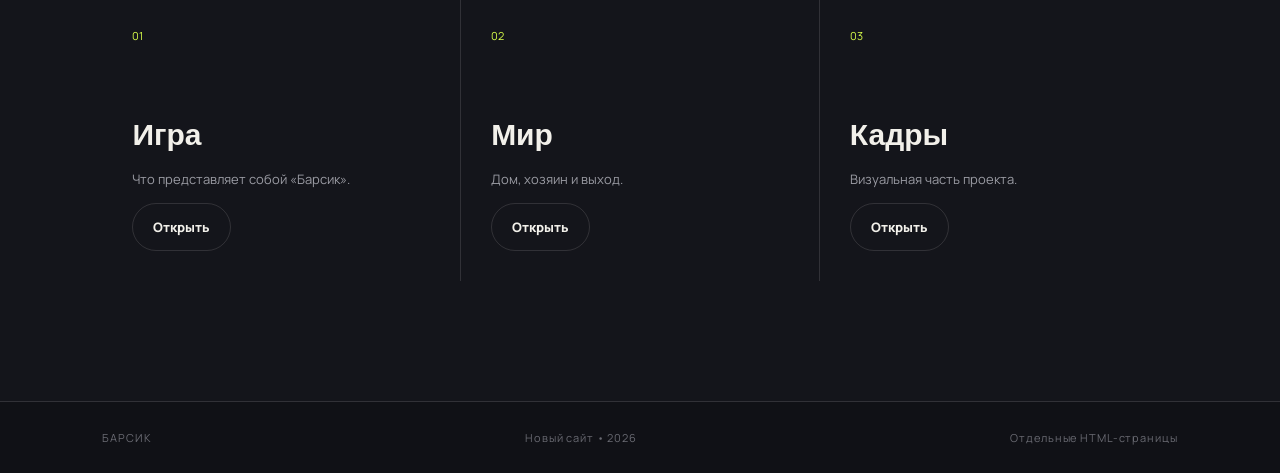
==== commit 3f828565: "Turn homepage into site hub" ====
--- a/index.html
+++ b/index.html
@@ -9,188 +9,58 @@
   <link rel="stylesheet" href="styles.css">
 </head>
 <body>
-  <div class="noise" aria-hidden="true"></div>
-
-  <header class="topbar">
-    <a class="brand" href="#top" aria-label="Барсик">
-      <span class="brand-mark">Б</span>
-      <span>БАРСИК</span>
-    </a>
-    <nav>
-      <a href="#game">Игра</a>
-      <a href="#world">Мир</a>
-      <a href="#gallery">Кадры</a>
-      <a href="#specs">Характеристики</a>
-      <a href="#character">Барсик</a>
-      <a href="#download">Скачать</a>
-    </nav>
-  </header>
-
-  <main id="top">
-    <section class="hero reveal">
-      <div class="hero-copy">
-        <p class="eyebrow">INDIE • ANDROID • HORROR</p>
-        <h1>Не шуми.<br><span>Барсик рядом.</span></h1>
-        <p class="lead">Исследуй дом, ищи выход и постарайся не привлечь внимание хозяина. Это новый официальный сайт игры — с отдельным дизайном и без старой системы сайта.</p>
-        <div class="actions">
-          <a class="button button-primary" href="#download">Скачать игру</a>
-          <a class="button button-ghost" href="#game">Об игре</a>
-        </div>
+<div class="noise" aria-hidden="true"></div>
+<header class="topbar">
+  <a class="brand" href="index.html" aria-label="Барсик"><span class="brand-mark">Б</span><span>БАРСИК</span></a>
+  <nav>
+    <a href="game.html">Игра</a>
+    <a href="world.html">Мир</a>
+    <a href="gallery.html">Кадры</a>
+    <a href="specs.html">Характеристики</a>
+    <a href="barsik.html">Барсик</a>
+    <a href="download.html">Скачать</a>
+  </nav>
+</header>
+<main id="top">
+<section class="hero reveal">
+  <div class="hero-copy">
+    <p class="eyebrow">INDIE • ANDROID • HORROR</p>
+    <h1>Не шуми.<br><span>Барсик рядом.</span></h1>
+    <p class="lead">Исследуй дом, ищи выход и постарайся не привлечь внимание хозяина.</p>
+    <div class="actions">
+      <a class="button button-primary" href="download.html">Скачать игру</a>
+      <a class="button button-ghost" href="game.html">Об игре</a>
+    </div>
+  </div>
+  <div class="hero-card" aria-label="Барсик">
+    <div class="cat-glow"></div><div class="cat-ears" aria-hidden="true"></div>
+    <div class="cat-face">◕‿◕</div><span class="card-label">BARSik.exe</span><span class="card-corner">01</span>
+  </div>
+</section>
+<section class="ticker" aria-label="Слоган"><span>ДОМ • ТИШИНА • БАРСИК • ПОБЕГ • ДОМ • ТИШИНА • БАРСИК • ПОБЕГ • </span></section>
+<section class="section reveal">
+  <div class="section-number">00 / ОФИЦИАЛЬНЫЙ САЙТ</div>
+  <div class="split">
+    <div><h2>Выбери<br><em>раздел.</em></h2></div>
+    <div class="text"><p>Теперь сайт разбит на отдельные страницы. Здесь находится главная, а каждая большая часть игры имеет собственный HTML-файл.</p>
+      <div class="facts">
+        <div><strong>07</strong><span>отдельных страниц</span></div>
+        <div><strong>01</strong><span>главная</span></div>
+        <div><strong>0</strong><span>баг-репортов и админки</span></div>
       </div>
-
-      <div class="hero-card" aria-label="Барсик">
-        <div class="cat-glow"></div>
-        <div class="cat-ears" aria-hidden="true"></div>
-        <div class="cat-face">◕‿◕</div>
-        <span class="card-label">BARSik.exe</span>
-        <span class="card-corner">01</span>
-      </div>
-    </section>
-
-    <section class="ticker" aria-label="Слоган">
-      <span>ДОМ • ТИШИНА • БАРСИК • ПОБЕГ • ДОМ • ТИШИНА • БАРСИК • ПОБЕГ • </span>
-    </section>
-
-    <section class="section split reveal" id="game">
-      <div>
-        <p class="section-number">01 / ИГРА</p>
-        <h2>Обычный дом.<br><em>Необычный хозяин.</em></h2>
-      </div>
-      <div class="text">
-        <p>«Барсик» — игра про исследование дома и попытку выбраться наружу. Здесь нет лишнего: только пространство, атмосфера и постоянное ощущение, что за тобой наблюдают.</p>
-        <div class="facts">
-          <div><strong>01</strong><span>Исследование дома</span></div>
-          <div><strong>02</strong><span>Атмосфера хоррора</span></div>
-          <div><strong>03</strong><span>Поиск выхода</span></div>
-        </div>
-      </div>
-    </section>
-
-    <section class="section world reveal" id="world">
-      <div class="section-number">02 / МИР</div>
-      <div class="world-grid">
-        <article>
-          <span>01</span>
-          <h3>Дом</h3>
-          <p>Комнаты, коридоры и места, которые постепенно становятся знакомыми.</p>
-        </article>
-        <article>
-          <span>02</span>
-          <h3>Барсик</h3>
-          <p>Главный персонаж дома. Лучше всегда помнить, что он где-то рядом.</p>
-        </article>
-        <article>
-          <span>03</span>
-          <h3>Выход</h3>
-          <p>Цель проста: найти путь наружу и добраться до него.</p>
-        </article>
-      </div>
-    </section>
-
-    <section class="section gallery reveal" id="gallery">
-      <div class="gallery-head">
-        <div>
-          <p class="section-number">03 / КАДРЫ</p>
-          <h2>Загляни<br><em>в дом.</em></h2>
-        </div>
-        <p class="gallery-note">В этот раздел позже можно поставить настоящие скриншоты игры. Пока здесь — визуальная подача без выдуманных игровых кадров.</p>
-      </div>
-
-      <div class="shots">
-        <div class="shot shot-wide">
-          <div class="shot-scene scene-room"><span>ROOM_01</span></div>
-          <p>Комната</p>
-        </div>
-        <div class="shot">
-          <div class="shot-scene scene-hall"><span>HALL_02</span></div>
-          <p>Коридор</p>
-        </div>
-        <div class="shot">
-          <div class="shot-scene scene-door"><span>EXIT_03</span></div>
-          <p>Выход</p>
-        </div>
-      </div>
-    </section>
-
-    <section class="section specs reveal" id="specs">
-      <div class="specs-head">
-        <div>
-          <p class="section-number">04 / ХАРАКТЕРИСТИКИ</p>
-          <h2>Всё важное.<br><em>Сразу.</em></h2>
-        </div>
-        <p class="specs-intro">Короткая карточка игры без лишней технической информации. Точные требования можно обновить вместе с релизной сборкой.</p>
-      </div>
-      <div class="spec-grid">
-        <div class="spec"><span>ПЛАТФОРМА</span><strong>Android</strong><small>Мобильная версия</small></div>
-        <div class="spec"><span>ЖАНР</span><strong>Horror</strong><small>Исследование и атмосфера</small></div>
-        <div class="spec"><span>ФОРМАТ</span><strong>3D</strong><small>Свободное исследование дома</small></div>
-        <div class="spec"><span>ЦЕЛЬ</span><strong>Выход</strong><small>Найди путь наружу</small></div>
-      </div>
-    </section>
-
-    <section class="section character reveal" id="character">
-      <div class="character-art" aria-label="Визуальный образ Барсика">
-        <div class="character-glow"></div>
-        <div class="barsik">
-          <div class="barsik-ear left"></div>
-          <div class="barsik-ear right"></div>
-          <div class="barsik-head">
-            <span class="eye left"></span>
-            <span class="eye right"></span>
-            <span class="nose"></span>
-            <span class="mouth"></span>
-          </div>
-        </div>
-        <span class="character-code">BARSik / 002</span>
-      </div>
-      <div class="character-copy">
-        <p class="section-number">05 / БАРСИК</p>
-        <h2>Он уже<br><em>здесь.</em></h2>
-        <p>Барсик — главный хозяин этого дома. На сайте это отдельный персонаж, а не случайная картинка: узнаваемый силуэт, взгляд и собственная карточка.</p>
-        <div class="character-tags">
-          <span>ХОЗЯИН ДОМА</span>
-          <span>НЕ ПУГАЙ ЕГО</span>
-          <span>ОН РЯДОМ</span>
-        </div>
-      </div>
-    </section>
-
-    <section class="section how reveal" id="how">
-      <div class="how-head">
-        <div>
-          <p class="section-number">06 / КАК ИГРАТЬ</p>
-          <h2>Три шага.<br><em>Один выход.</em></h2>
-        </div>
-        <p class="gallery-note">Без лишних правил: исследуй пространство, ориентируйся в доме и ищи возможность выбраться.</p>
-      </div>
-      <div class="steps">
-        <article><span>01</span><h3>Исследуй</h3><p>Осмотрись в комнатах и запоминай расположение дома.</p></article>
-        <article><span>02</span><h3>Ищи</h3><p>Находи путь к выходу и следи за тем, что происходит вокруг.</p></article>
-        <article><span>03</span><h3>Выбирайся</h3><p>Доберись до выхода и закончи побег из дома.</p></article>
-      </div>
-    </section>
-
-    <section class="download reveal" id="download">
-      <div>
-        <p class="section-number">07 / DOWNLOAD</p>
-        <h2>Готов к встрече<br>с Барсиком?</h2>
-      </div>
-      <div class="download-box">
-        <div>
-          <span class="download-label">ANDROID</span>
-          <h3>Игра</h3>
-          <p>Кнопка загрузки появится здесь, когда будет готов актуальный файл игры.</p>
-        </div>
-        <a class="button button-primary disabled" href="#download" aria-disabled="true">Скоро</a>
-      </div>
-    </section>
-  </main>
-
-  <footer>
-    <span>БАРСИК</span>
-    <span>Новый сайт • 2026</span>
-  </footer>
-
-  <script src="script.js"></script>
+    </div>
+  </div>
+</section>
+<section class="section world reveal">
+  <div class="section-number">РАЗДЕЛЫ</div>
+  <div class="world-grid">
+    <article><span>01</span><h3>Игра</h3><p>Что представляет собой «Барсик».</p><a class="button button-ghost" href="game.html">Открыть</a></article>
+    <article><span>02</span><h3>Мир</h3><p>Дом, хозяин и выход.</p><a class="button button-ghost" href="world.html">Открыть</a></article>
+    <article><span>03</span><h3>Кадры</h3><p>Визуальная часть проекта.</p><a class="button button-ghost" href="gallery.html">Открыть</a></article>
+  </div>
+</section>
+</main>
+<footer><span>БАРСИК</span><span>Новый сайт • 2026</span><span>Отдельные HTML-страницы</span></footer>
+<script src="script.js"></script>
 </body>
 </html>
--- a/styles.css
+++ b/styles.css
@@ -32,7 +32,8 @@
 }
 .brand { display: flex; gap: 11px; align-items: center; font-weight: 800; letter-spacing: .12em; }
 .brand-mark { display: grid; place-items: center; width: 34px; height: 34px; border: 1px solid var(--accent); color: var(--accent); border-radius: 50%; }
-nav { display: flex; gap: 25px; color: var(--muted); font-size: 13px; }
+nav { display: flex; gap: 20px; color: var(--muted); font-size: 13px; }
+nav a { transition: color .2s; }
 nav a:hover { color: var(--text); }
 
 .hero {
@@ -58,6 +59,7 @@
 }
 .cat-glow { width: 290px; height: 290px; border-radius: 50%; background: var(--accent); filter: blur(85px); opacity: .16; }
 .cat-face { position: absolute; font-size: clamp(80px, 12vw, 150px); letter-spacing: -.12em; transform: rotate(-4deg); }
+.cat-ears { position: absolute; width: 150px; height: 100px; border-left: 3px solid rgba(217,255,74,.35); border-top: 3px solid rgba(217,255,74,.35); transform: rotate(45deg) translate(-8px,-22px); opacity: .7; }
 .card-label, .card-corner { position: absolute; color: var(--muted); font-size: 10px; letter-spacing: .18em; }
 .card-label { left: 22px; bottom: 20px; }
 .card-corner { right: 22px; top: 20px; color: var(--accent); }
@@ -108,16 +110,12 @@
   width: 90px; height: 90px; border-radius: 50%; right: 18%; top: 19%;
   background: rgba(217,255,74,.1); filter: blur(10px);
 }
-.scene-hall {
-  background: linear-gradient(90deg, #111319 0 18%, #252a34 18% 82%, #111319 82%);
-}
+.scene-hall { background: linear-gradient(90deg, #111319 0 18%, #252a34 18% 82%, #111319 82%); }
 .scene-hall::before {
   left: 32%; top: 12%; width: 36%; height: 70%;
   border: 1px solid rgba(242,240,234,.15); background: rgba(0,0,0,.18);
 }
-.scene-door {
-  background: radial-gradient(circle at 50% 45%, rgba(217,255,74,.13), transparent 30%), #171920;
-}
+.scene-door { background: radial-gradient(circle at 50% 45%, rgba(217,255,74,.13), transparent 30%), #171920; }
 .scene-door::before {
   left: 29%; top: 9%; width: 42%; height: 82%;
   background: #0d0e12; border: 1px solid rgba(242,240,234,.18);
@@ -127,6 +125,55 @@
   color: var(--accent); font: 800 9px Manrope, sans-serif; letter-spacing: .18em;
 }
 .shot > p { margin: 12px 2px 0; color: var(--muted); font-size: 11px; letter-spacing: .12em; }
+
+.specs { background: #121319; }
+.specs-head { display: grid; grid-template-columns: 1fr 1fr; gap: 8vw; align-items: end; }
+.specs-intro { max-width: 470px; color: var(--muted); line-height: 1.8; font-size: 14px; }
+.spec-grid { display: grid; grid-template-columns: repeat(4, 1fr); gap: 1px; margin-top: 55px; background: var(--line); }
+.spec { min-height: 205px; padding: 26px; background: #121319; display: flex; flex-direction: column; justify-content: space-between; transition: transform .25s, background .25s; }
+.spec:hover { transform: translateY(-5px); background: #191b22; }
+.spec span { color: var(--accent); font-size: 10px; font-weight: 800; letter-spacing: .18em; }
+.spec strong { font-family: "Space Grotesk", sans-serif; font-size: 28px; }
+.spec small { color: var(--muted); line-height: 1.5; font-size: 11px; }
+
+.character {
+  display: grid; grid-template-columns: .95fr 1.05fr; gap: 8vw; align-items: center;
+  background: radial-gradient(circle at 25% 50%, rgba(217,255,74,.08), transparent 27%), #101116;
+}
+.character-art {
+  min-height: 470px; border: 1px solid var(--line); position: relative; overflow: hidden;
+  display: grid; place-items: center; background: linear-gradient(145deg,#1c1f27,#0d0e12);
+}
+.character-glow { position: absolute; width: 230px; height: 230px; border-radius: 50%; background: var(--accent); filter: blur(80px); opacity: .13; }
+.barsik { position: relative; width: 220px; height: 245px; transform: translateY(15px); }
+.barsik-head {
+  position: absolute; left: 22px; top: 52px; width: 176px; height: 160px; border-radius: 48% 48% 45% 45%;
+  background: #252832; border: 2px solid rgba(242,240,234,.18);
+}
+.barsik-ear {
+  position: absolute; top: 22px; width: 80px; height: 90px; background: #252832;
+  border: 2px solid rgba(242,240,234,.18); clip-path: polygon(50% 0, 100% 100%, 0 100%);
+}
+.barsik-ear.left { left: 16px; transform: rotate(-12deg); }
+.barsik-ear.right { right: 16px; transform: rotate(12deg); }
+.eye { position: absolute; top: 61px; width: 24px; height: 30px; border-radius: 50%; background: var(--accent); box-shadow: 0 0 18px rgba(217,255,74,.45); }
+.eye.left { left: 43px; }
+.eye.right { right: 43px; }
+.nose { position: absolute; left: 78px; top: 101px; width: 20px; height: 14px; border-radius: 50%; background: #101116; }
+.mouth { position: absolute; left: 71px; top: 119px; width: 34px; height: 17px; border-bottom: 2px solid rgba(242,240,234,.55); border-radius: 50%; }
+.character-code { position: absolute; left: 22px; bottom: 20px; color: var(--muted); font-size: 10px; letter-spacing: .18em; }
+.character-copy > p:not(.section-number) { max-width: 520px; color: var(--muted); line-height: 1.8; font-size: 15px; margin-top: 30px; }
+.character-tags { display: flex; flex-wrap: wrap; gap: 8px; margin-top: 32px; }
+.character-tags span { border: 1px solid var(--line); padding: 9px 12px; color: var(--muted); font-size: 9px; letter-spacing: .12em; }
+
+.how { background: #14151b; }
+.how-head { display: grid; grid-template-columns: 1fr 1fr; gap: 8vw; align-items: end; }
+.steps { display: grid; grid-template-columns: repeat(3,1fr); gap: 1px; margin-top: 55px; background: var(--line); }
+.steps article { min-height: 250px; padding: 28px; background: #14151b; transition: transform .25s, background .25s; }
+.steps article:hover { transform: translateY(-5px); background: #1b1d24; }
+.steps span { color: var(--accent); font-size: 11px; font-weight: 800; }
+.steps h3 { font-size: 29px; margin: 70px 0 12px; }
+.steps p { color: var(--muted); font-size: 13px; line-height: 1.65; max-width: 290px; }
 
 .download { padding: 120px 8vw; display: grid; grid-template-columns: 1fr 1fr; gap: 8vw; align-items: end; }
 .download-box {
@@ -140,37 +187,44 @@
 
 footer { padding: 28px 8vw; display: flex; justify-content: space-between; color: #696a72; font-size: 11px; letter-spacing: .08em; }
 
+.reveal { opacity: 0; transform: translateY(28px); transition: opacity .7s ease, transform .7s ease; }
+.reveal.visible { opacity: 1; transform: translateY(0); }
+
 @media (max-width: 900px) {
-  nav { gap: 13px; }
-  nav a:nth-child(3) { display: none; }
+  nav { gap: 12px; }
+  nav a:nth-child(3), nav a:nth-child(5) { display: none; }
   .shots { grid-template-columns: 1fr 1fr; }
   .shot-wide { grid-column: 1 / -1; }
-}
+  .character { grid-template-columns: 1fr 1fr; }
+  .steps { grid-template-columns: 1fr 1fr; }
+  .steps article:last-child { grid-column: 1 / -1; }
+  .specs-head, .how-head { grid-template-columns: 1fr; }
+  .spec-grid { grid-template-columns: 1fr 1fr; }
+}
+
 @media (max-width: 760px) {
   .topbar { padding: 0 5vw; }
-  nav { gap: 12px; }
-  nav a:nth-child(2), nav a:nth-child(3) { display: none; }
-  .hero, .split, .download, .gallery-head { grid-template-columns: 1fr; }
+  nav { gap: 10px; font-size: 11px; }
+  nav a:nth-child(2), nav a:nth-child(3), nav a:nth-child(4), nav a:nth-child(5) { display: none; }
+  .hero, .split, .download, .gallery-head, .character, .how-head { grid-template-columns: 1fr; }
   .hero { min-height: auto; padding-top: 70px; }
   .hero-card { min-height: 330px; }
   .section, .download { padding: 80px 6vw; }
-  .world-grid, .shots { grid-template-columns: 1fr; }
-  .shot-wide { grid-column: auto; }
+  .world-grid, .shots, .steps { grid-template-columns: 1fr; }
+  .shot-wide, .steps article:last-child { grid-column: auto; }
   .shot-scene, .shot-wide .shot-scene { height: 260px; }
   .world-grid article { min-height: 220px; }
-  .world-grid h3 { margin-top: 45px; }
+  .world-grid h3, .steps h3 { margin-top: 45px; }
+  .spec-grid { grid-template-columns: 1fr; }
+  .spec { min-height: 160px; }
+  .character-art { min-height: 360px; }
+  .character-copy { padding-top: 20px; }
   footer { padding: 24px 6vw; }
 }
 
-
-/* Part 3 — game specifications */
-.specs { background: #121319; }
-.specs-head { display: grid; grid-template-columns: 1fr 1fr; gap: 8vw; align-items: end; }
-.specs-intro { max-width: 470px; color: var(--muted); line-height: 1.8; font-size: 14px; }
-.spec-grid { display: grid; grid-template-columns: repeat(4, 1fr); gap: 1px; margin-top: 55px; background: var(--line); }
-.spec { min-height: 205px; padding: 26px; background: #121319; display: flex; flex-direction: column; justify-content: space-between; }
-.spec span { color: var(--accent); font-size: 10px; font-weight: 800; letter-spacing: .18em; }
-.spec strong { font-family: "Space Grotesk", sans-serif; font-size: 28px; }
-.spec small { color: var(--muted); line-height: 1.5; font-size: 11px; }
-@media (max-width: 900px) { .specs-head { grid-template-columns: 1fr; } .spec-grid { grid-template-columns: 1fr 1fr; } }
-@media (max-width: 760px) { .spec-grid { grid-template-columns: 1fr; } .spec { min-height: 160px; } }
+@media (prefers-reduced-motion: reduce) {
+  html { scroll-behavior: auto; }
+  .ticker span { animation: none; }
+  .reveal { opacity: 1; transform: none; transition: none; }
+  .button, .world-grid article, .spec, .steps article { transition: none; }
+}
